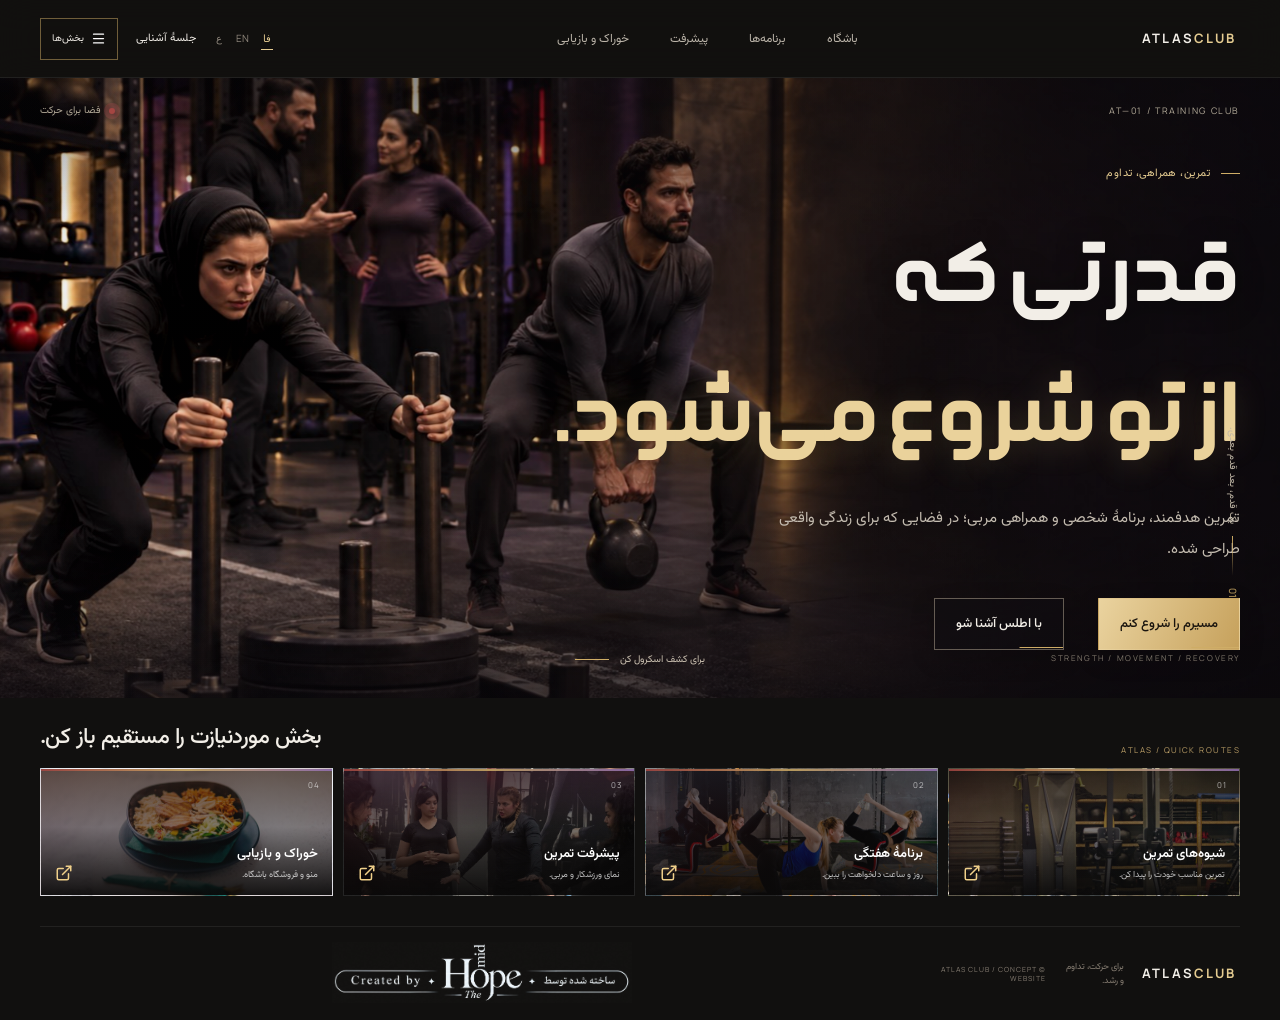
==== index.html @ db331eb5 "Publish ATLAS CLUB update" ====
<!doctype html>
<html lang="fa" dir="rtl">
<head>
  <meta charset="utf-8"><meta name="viewport" content="width=device-width, initial-scale=1">
  <meta name="theme-color" content="#11100f">
  <meta name="description" content="ATLAS CLUB — تمرین، همراهی مربی و مسیر پیشرفت در یک تجربهٔ باشگاهی.">
  <title>ATLAS CLUB — باشگاه تمرین و تندرستی</title>
  <link rel="preload" href="assets/fonts/Vazirmatn-wght.ttf" as="font" type="font/ttf" crossorigin>
  <link rel="preload" href="assets/fonts/Manrope-wght.ttf" as="font" type="font/ttf" crossorigin>
  <link rel="preload" href="assets/fonts/Nimkat-Medium.ttf" as="font" type="font/ttf" crossorigin>
  <link rel="preload" href="assets/hero/atlas-club-hero.jpg" as="image" fetchpriority="high">
  <link rel="stylesheet" href="styles.css?v=atlas-ui-20261118-05"><link rel="stylesheet" href="atlas-hero.css?v=atlas-ui-20261118-05"><script defer src="assets/vendor/gsap.min.js"></script><script defer src="app.js?v=atlas-ui-20261118-03"></script>
</head>
<body data-view="home">
  <div class="read-progress" aria-hidden="true"><span id="read-progress"></span></div>
  <header class="topbar">
    <a class="brand" href="#home" aria-label="ATLAS Club home"><span class="brand-name">ATLAS<span>CLUB</span></span></a>
    <nav class="main-nav" id="main-nav" aria-label="Primary navigation"><a href="#method" data-i18n="nav_method">باشگاه</a><a href="#programs" data-i18n="nav_programs">برنامه‌ها</a><a href="#dashboard" data-i18n="nav_progress">پیشرفت</a><a href="#fuel" data-i18n="nav_fuel">خوراک و بازیابی</a></nav>
    <div class="top-actions"><div class="locale" role="group" aria-label="Language"><button data-lang="fa" aria-pressed="true">فا</button><button data-lang="en" aria-pressed="false">EN</button><button data-lang="ar" aria-pressed="false">ع</button></div><button class="nav-cta" data-open-lead><span data-i18n="nav_cta">جلسهٔ آشنایی</span></button><button class="nav-toggle" id="nav-toggle" aria-label="بخش‌ها" aria-controls="section-menu" aria-expanded="false"><span class="nav-toggle-icon" aria-hidden="true"><img class="menu-art" src="assets/icons/menu.svg" alt=""><img class="close-art" src="assets/icons/x.svg" alt=""></span><span data-i18n="nav_menu">بخش‌ها</span></button></div>
    <nav class="section-menu" id="section-menu" aria-label="بخش‌های تخصصی" hidden>
      <a href="#home" data-i18n="nav_home">صفحهٔ اصلی</a><a href="#method" data-i18n="nav_method">باشگاه</a><a href="#journey" data-i18n="nav_journey">مسیر تمرین</a><a href="#programs" data-i18n="nav_programs">برنامه‌ها</a><a href="#schedule" data-i18n="nav_schedule">برنامهٔ هفتگی</a><a href="#dashboard" data-i18n="nav_progress">پیشرفت</a><a href="#timer" data-i18n="nav_timer">تایمر تمرین</a><a href="#coaches" data-i18n="nav_coaches">مربیان</a><a href="#fuel" data-i18n="nav_fuel">خوراک و بازیابی</a><a href="#join" data-i18n="nav_join">عضویت</a>
    </nav>
  </header>

  <main id="home">
    <section class="hero" aria-labelledby="hero-heading">
      <div class="hero-photo" role="img" aria-label="تصویر اختصاصی باشگاه اطلس؛ گروهی از ورزشکاران با پوشش ورزشی کامل در تمرین گروهی"></div><div class="hero-shade"></div>
      <div class="hero-topline"><span>AT—01 / TRAINING CLUB</span><span class="hero-status"><i></i><span data-i18n="hero_status">فضا برای حرکت</span></span></div>
      <div class="hero-content">
        <p class="eyebrow"><span class="eyebrow-mark"></span><span data-i18n="hero_kicker">تمرین، همراهی، تداوم</span></p>
        <h1 id="hero-heading" data-i18n="hero_title">قدرتی که<br><em>از تو شروع می‌شود.</em></h1>
        <p class="hero-copy" data-i18n="hero_copy">تمرین هدفمند، برنامهٔ شخصی و همراهی مربی؛ در فضایی که برای زندگی واقعی طراحی شده.</p>
        <div class="hero-actions"><button class="button button-gold" data-open-lead><span data-i18n="hero_cta">مسیرم را شروع کنم</span></button><a class="button button-quiet" href="#method"><span data-i18n="hero_link">با اطلس آشنا شو</span></a></div>
      </div>
      <div class="hero-side-note"><span>01</span><span class="side-rule"></span><span data-i18n="hero_side">یک قدم، بعد قدم بعدی.</span></div>
      <div class="hero-index">STRENGTH / MOVEMENT / RECOVERY</div>
      <a class="hero-scroll" href="#method"><span data-i18n="scroll_discover">برای کشف اسکرول کن</span><i></i></a>
    </section>

    <div class="ticker" aria-hidden="true"><div class="ticker-track"><span>MOVE WITH PURPOSE</span><span data-i18n="ticker_a">تمرین با هدف</span><span>RECOVER WITH CARE</span><span data-i18n="ticker_b">پیشرفت در ریتم تو</span><span>MOVE WITH PURPOSE</span><span data-i18n="ticker_a">تمرین با هدف</span><span>RECOVER WITH CARE</span></div></div>

    <section class="home-access section-wrap" id="home-access" aria-labelledby="home-access-title">
      <div class="home-access-heading"><span class="home-access-kicker">ATLAS / QUICK ROUTES</span><h2 id="home-access-title" data-i18n="access_title">بخش موردنیازت را مستقیم باز کن.</h2></div>
      <div class="home-access-grid">
        <a class="home-access-card access-training" href="#programs"><span class="access-number">01</span><span class="access-copy"><strong data-i18n="access_training">شیوه‌های تمرین</strong><small data-i18n="access_training_copy">تمرین مناسب خودت را پیدا کن.</small></span><i class="icon icon-external-link access-arrow" aria-hidden="true"></i></a>
        <a class="home-access-card access-schedule" href="#schedule"><span class="access-number">02</span><span class="access-copy"><strong data-i18n="access_schedule">برنامهٔ هفتگی</strong><small data-i18n="access_schedule_copy">روز و ساعت دلخواهت را ببین.</small></span><i class="icon icon-external-link access-arrow" aria-hidden="true"></i></a>
        <a class="home-access-card access-progress" href="#dashboard"><span class="access-number">03</span><span class="access-copy"><strong data-i18n="access_progress">پیشرفت تمرین</strong><small data-i18n="access_progress_copy">نمای ورزشکار و مربی.</small></span><i class="icon icon-external-link access-arrow" aria-hidden="true"></i></a>
        <a class="home-access-card access-fuel" href="#fuel"><span class="access-number">04</span><span class="access-copy"><strong data-i18n="access_fuel">خوراک و بازیابی</strong><small data-i18n="access_fuel_copy">منو و فروشگاه باشگاه.</small></span><i class="icon icon-external-link access-arrow" aria-hidden="true"></i></a>
      </div>
    </section>

    <section class="manifesto section-wrap" id="method">
      <div class="section-head"><span class="section-no">01</span><span class="section-kicker" data-i18n="method_kicker">روش اطلس</span><span class="section-rule"></span><span class="section-english">A PRACTICE THAT FITS LIFE</span></div>
      <div class="manifesto-grid"><h2 class="editorial-title reveal" data-i18n="method_title">بدنِ قوی‌تر،<br><em>با مسیر خودت.</em></h2><div class="manifesto-copy reveal"><p data-i18n="method_copy">قرار نیست زندگی‌ات دور تمرین بچرخد. ما برنامه و همراهی را طوری کنار هم می‌گذاریم که حرکت‌کردن به بخشی از زندگی‌ات تبدیل شود؛ آرام، پیوسته و قابل‌اندازه‌گیری.</p><a class="inline-link" href="#journey"><span data-i18n="method_link">مسیر تمرین را ببین</span><i class="icon icon-external-link icon-reverse" aria-hidden="true"></i></a></div></div>
      <div class="principle-row">
        <article class="principle reveal"><i class="icon icon-activity" aria-hidden="true"></i><span class="principle-index">01 / INTENTION</span><h3 data-i18n="p1_title">هدف روشن</h3><p data-i18n="p1_copy">برنامه‌ای متناسب با زمان، سطح و هدف تو.</p></article>
        <article class="principle reveal"><i class="icon icon-users" aria-hidden="true"></i><span class="principle-index">02 / SUPPORT</span><h3 data-i18n="p2_title">مربی همراه</h3><p data-i18n="p2_copy">بازخورد انسانی؛ با احترام به ریتم پیشرفتت.</p></article>
        <article class="principle reveal"><i class="icon icon-chart" aria-hidden="true"></i><span class="principle-index">03 / PROGRESS</span><h3 data-i18n="p3_title">پیشرفت قابل‌دیدن</h3><p data-i18n="p3_copy">عادت و تلاش را دنبال کن؛ بدون مسابقه با دیگران.</p></article>
      </div>
    </section>

    <section class="journey section-wrap" id="journey">
      <div class="section-head"><span class="section-no">02</span><span class="section-kicker" data-i18n="journey_kicker">از شروع تا تداوم</span><span class="section-rule"></span><span class="section-english">THE ATLAS METHOD</span></div>
      <div class="journey-layout">
        <div class="journey-visual"><div class="journey-card" id="journey-card" data-current="0"><div class="journey-card-head"><span class="mini-brand">ATLAS / ROUTE</span><span class="route-state" data-i18n="route_label">مسیر نمونه</span></div><div class="route-total"><span id="route-count">01</span><span class="route-count-label" data-i18n="route_step">از ۰۳ مرحله</span></div><div class="route-graphic"><span class="route-line"><i id="route-fill"></i></span><span class="route-node is-active" data-route-node="0"><i class="icon icon-activity"></i></span><span class="route-node" data-route-node="1"><i class="icon icon-calendar"></i></span><span class="route-node" data-route-node="2"><i class="icon icon-chart"></i></span></div><div class="route-copy"><span class="route-label" id="route-eyebrow">01 / START</span><h3 id="route-title" data-i18n="route_title_0">نقطهٔ شروع تو</h3><p id="route-desc" data-i18n="route_desc_0">هدف، زمان و سطح فعلی را مشخص می‌کنیم تا مسیر از جای درست شروع شود.</p></div><div class="route-foot"><span data-i18n="route_foot">قدم بعدی با توست</span><span class="route-arrows">01 <i>—</i> 03</span></div></div><div class="journey-glow" aria-hidden="true"></div></div>
        <div class="journey-steps"><article class="journey-step is-active" data-step="0"><div class="step-number">01</div><div><span class="step-kicker" data-i18n="step_kicker_0">START / شناخت</span><h3 data-i18n="step_title_0">از وضعیت امروز شروع کن.</h3><p data-i18n="step_copy_0">هدف و تجربه‌ات را مرور کن. برنامه از تو شروع می‌شود؛ نه از یک نسخهٔ آماده.</p></div></article>
          <article class="journey-step" data-step="1"><div class="step-number">02</div><div><span class="step-kicker" data-i18n="step_kicker_1">BUILD / تمرین</span><h3 data-i18n="step_title_1">ریتمی بساز که می‌ماند.</h3><p data-i18n="step_copy_1">جلسه‌ها و همراهی مربی را با برنامهٔ هفتگی هماهنگ کن.</p></div></article>
          <article class="journey-step" data-step="2"><div class="step-number">03</div><div><span class="step-kicker" data-i18n="step_kicker_2">GROW / ادامه</span><h3 data-i18n="step_title_2">پیشرفت را با خودت بسنج.</h3><p data-i18n="step_copy_2">تمرین و بازیابی را ثبت کن و با مربی دربارهٔ قدم بعدی حرف بزن.</p></div></article>
        </div>
      </div>
    </section>

    <section class="programs section-wrap" id="programs">
      <div class="section-head"><span class="section-no">03</span><span class="section-kicker" data-i18n="program_kicker">شیوه‌های تمرین</span><span class="section-rule"></span><span class="section-english">FIND YOUR WAY TO MOVE</span></div>
      <div class="program-intro"><h2 class="editorial-title reveal" data-i18n="program_title">برای قدرت،<br><em>برای حرکت، برای تو.</em></h2><p class="reveal" data-i18n="program_copy">فضا و کلاس را بر اساس هدف و احساست انتخاب کن. برنامهٔ نهایی با مربی و شرایط واقعی باشگاه هماهنگ می‌شود.</p></div>
      <div class="program-grid">
        <article class="program-card reveal"><div class="program-photo strength-photo" data-scroll-photo role="img" aria-label="Strength training in a gym"><span class="photo-bottom"><span class="program-tag" data-i18n="program_tag_1">تمرین مقاومتی</span></span></div><div class="program-detail"><div><h3 data-i18n="program_1">قدرت و آمادگی</h3><p data-i18n="program_1_copy">تمرین مرحله‌ای برای ساختن پایهٔ قوی.</p></div><a href="#schedule" class="circle-link"><span data-i18n="program_link">برنامهٔ کلاس‌ها</span></a></div></article>
        <article class="program-card reveal"><div class="program-photo mobility-photo" data-scroll-photo role="img" aria-label="Bright gym interior and equipment"><span class="photo-bottom"><span class="program-tag" data-i18n="program_tag_2">حرکت و بازیابی</span></span></div><div class="program-detail"><div><h3 data-i18n="program_2">تعادل و تحرک</h3><p data-i18n="program_2_copy">جلسه‌هایی برای انعطاف و کنترل حرکت.</p></div><a href="#schedule" class="circle-link"><span data-i18n="program_link">برنامهٔ کلاس‌ها</span></a></div></article>
        <article class="program-card reveal"><div class="program-photo group-photo" data-scroll-photo role="img" aria-label="Gym equipment for group training"><span class="photo-bottom"><span class="program-tag" data-i18n="program_tag_3">با هم تمرین کنیم</span></span></div><div class="program-detail"><div><h3 data-i18n="program_3">جلسهٔ گروهی</h3><p data-i18n="program_3_copy">تمرین همراه با انرژی جمع و هدایت مربی.</p></div><a href="#schedule" class="circle-link"><span data-i18n="program_link">برنامهٔ کلاس‌ها</span></a></div></article>
      </div>
      <div class="program-footnote"><span data-i18n="program_note">تصاویر و برنامه‌ها برای نمایش این نمونه ساخته شده‌اند؛ جزئیات کلاس به باشگاه واقعی وابسته است.</span></div>
    </section>

    <section class="schedule-section" id="schedule"><div class="section-wrap schedule-wrap">
      <div class="section-head"><span class="section-no">04</span><span class="section-kicker" data-i18n="schedule_kicker">برنامهٔ هفتگی</span><span class="section-rule"></span><span class="section-english">MOVE AT YOUR PACE</span></div>
      <div class="schedule-heading"><h2 class="editorial-title reveal" data-i18n="schedule_title">یک زمان برای<br><em>خودت پیدا کن.</em></h2><div class="schedule-side reveal"><p data-i18n="schedule_copy">این جدول نمونه نشان می‌دهد رزرو کلاس‌ها چطور می‌تواند ساده و روشن باشد.</p><span class="schedule-demo"><i></i><span data-i18n="schedule_demo">نمونهٔ تعاملی</span></span></div></div>
      <div class="schedule-panel reveal"><div class="schedule-tabs" role="tablist" aria-label="Weekly class schedule"><button role="tab" aria-selected="true" data-day="0"><span data-i18n="day_0">شنبه</span><small>01</small></button><button role="tab" aria-selected="false" data-day="1"><span data-i18n="day_1">یکشنبه</span><small>02</small></button><button role="tab" aria-selected="false" data-day="2"><span data-i18n="day_2">دوشنبه</span><small>03</small></button><button role="tab" aria-selected="false" data-day="3"><span data-i18n="day_3">سه‌شنبه</span><small>04</small></button><button role="tab" aria-selected="false" data-day="4"><span data-i18n="day_4">چهارشنبه</span><small>05</small></button><button role="tab" aria-selected="false" data-day="5"><span data-i18n="day_5">پنج‌شنبه</span><small>06</small></button></div><div class="class-list" id="class-list" role="tabpanel" aria-live="polite"></div><div class="schedule-bottom"><span data-i18n="schedule_footer">برای دیدن ظرفیت و ساعت واقعی، اطلاعات باشگاه لازم است.</span><a href="#join"><span data-i18n="schedule_link">از مسیر عضویت بپرس</span><i class="icon icon-external-link" aria-hidden="true"></i></a></div></div>
    </div></section>

    <section class="dashboard-section section-wrap" id="dashboard">
      <div class="section-head"><span class="section-no">05</span><span class="section-kicker" data-i18n="dashboard_kicker">اتاق کنترل تمرین</span><span class="section-rule"></span><span class="section-english">ATLAS / PULSE</span></div>
      <div class="dashboard-heading"><div><h2 class="editorial-title reveal" data-i18n="dashboard_title">داده برای فهمیدن،<br><em>نه برای قضاوت.</em></h2><p class="dashboard-description reveal" data-i18n="dashboard_copy">نمای نمونهٔ پنل ورزشکار و مربی. داده‌ها ساختگی و صرفاً نمایشی‌اند تا جریان کار را ببینی.</p></div><div class="dashboard-switch reveal" role="group" aria-label="Choose dashboard view"><button class="is-active" data-role="athlete" data-i18n="role_athlete">ورزشکار</button><button data-role="coach" data-i18n="role_coach">مربی</button></div></div>
      <div class="timer-feature reveal"><div class="timer-feature-copy"><span class="timer-source-mark">ANIMORIO / TRAINING TIMER</span><h3 data-i18n="timer_title">استراحت را ثبت کن.<br><em>تمرین را ادامه بده.</em></h3><p data-i18n="timer_copy">تایمر ست و استراحت برگرفته از نمونهٔ اصلی Animorio؛ با ثبت ست، زمان استراحت و حجم تمرین را دنبال کن.</p></div><iframe class="timer-frame" title="Interactive workout rest timer from Animorio" src="assets/animorio/gym-rest-timer/index.html" loading="lazy" data-atlas-timer></iframe></div>
      <div class="pulse-app reveal"><div class="pulse-top"><div class="pulse-logo"><span></span><b>ATLAS / PULSE</b><small data-i18n="demo_badge">دادهٔ نمونه</small></div><span class="pulse-profile"><i class="profile-dot">A</i><span data-i18n="demo_profile">حساب نمایشی</span></span></div>
        <div class="pulse-body"><aside class="pulse-rail"><span class="rail-selected"><i class="icon icon-house"></i></span><span><i class="icon icon-chart"></i></span><span><i class="icon icon-calendar"></i></span><span><i class="icon icon-users"></i></span></aside>
          <div class="pulse-content"><div class="pulse-greeting"><div><span class="micro-label" id="pulse-view-label" data-i18n="athlete_view">نمای ورزشکار</span><h3 id="pulse-greeting" data-i18n="pulse_greeting_athlete">امروز چطور پیش می‌رویم؟</h3></div><div class="period-switch" role="group" aria-label="Activity period"><button class="is-active" data-period="week" data-i18n="period_week">هفته</button><button data-period="month" data-i18n="period_month">ماه</button></div></div>
            <div class="pulse-metrics"><article class="pulse-metric"><span id="metric-label-a" data-i18n="metric_a">جلسه‌های ثبت‌شده</span><strong id="metric-a">03</strong><small id="metric-note-a" data-i18n="metric_note_a">از برنامهٔ هفتگی · نمونه</small><div class="metric-line"><i id="metric-line-a"></i></div></article><article class="pulse-metric"><span id="metric-label-b" data-i18n="metric_b">دقایق حرکت</span><strong id="metric-b">146<small> min</small></strong><small id="metric-note-b" data-i18n="metric_note_b">این هفته · نمونه</small><div class="metric-bars" id="metric-bars"><i style="--h:42%"></i><i style="--h:68%"></i><i style="--h:35%"></i><i style="--h:90%"></i><i style="--h:57%"></i><i style="--h:74%"></i><i style="--h:45%"></i></div></article><article class="pulse-metric focus-metric"><span data-i18n="metric_c">تمرکز برنامه</span><strong id="metric-c" data-i18n="metric_focus_value">قدرت پایه</strong><small data-i18n="metric_note_c">برنامهٔ نمایشی · بدون توصیهٔ پزشکی</small><div class="focus-bars"><i></i><i></i><i></i><i></i><i></i><i></i></div></article></div>
            <div class="pulse-lower"><div class="activity-card"><div class="activity-head"><div><span class="micro-label" data-i18n="activity_label">روند فعالیت</span><b data-i18n="activity_title">ثبات را ببین</b></div><span class="chart-legend"><i></i><span data-i18n="chart_legend">جلسه در هفته</span></span></div><div class="activity-graph"><span class="graph-y"><i>4</i><i>3</i><i>2</i><i>0</i></span><svg viewBox="0 0 600 160" preserveAspectRatio="none" role="img" aria-label="Sample weekly activity graph"><defs><linearGradient id="pulse-gradient" x1="0" x2="0" y1="0" y2="1"><stop offset="0" stop-color="#c8a45c" stop-opacity=".30"/><stop offset="1" stop-color="#c8a45c" stop-opacity="0"/></linearGradient></defs><path class="graph-fill" id="graph-fill" d="M0 116 C50 110 60 81 118 95 S180 120 235 73 S303 97 356 63 S416 81 478 43 S545 66 600 24 L600 160 L0 160Z"/><path class="graph-stroke" id="graph-stroke" d="M0 116 C50 110 60 81 118 95 S180 120 235 73 S303 97 356 63 S416 81 478 43 S545 66 600 24"/><circle class="graph-point" cx="478" cy="43" r="5"/></svg></div><div class="graph-x"><span data-i18n="graph_start">شروع</span><span data-i18n="graph_mid">میانه</span><span data-i18n="graph_end">امروز</span></div></div>
              <div class="next-session"><div class="next-session-top"><span class="micro-label" data-i18n="next_label">پیشنهاد بعدی</span><i class="icon icon-calendar"></i></div><h4 id="next-title" data-i18n="next_title_athlete">جلسهٔ قدرت پایه</h4><p id="next-copy" data-i18n="next_copy_athlete">بر اساس برنامهٔ نمونه · ۴۵ دقیقه</p><button class="outline-small" id="reminder-button"><span data-i18n="remind">یادآوری</span><i class="icon icon-plus" aria-hidden="true"></i></button></div></div>
            <p class="sample-note" data-i18n="sample_note">این داشبورد به ساعت، حساب کاربری یا پایگاه داده وصل نیست؛ همهٔ اعداد نمونه‌اند.</p>
          </div>
        </div>
      </div>
    </section>

    <section class="coach-section section-wrap" id="coaches">
      <div class="section-head"><span class="section-no">06</span><span class="section-kicker" data-i18n="coach_kicker">مربی کنار تو</span><span class="section-rule"></span><span class="section-english">COACHING / HUMAN FIRST</span></div>
      <div class="coach-layout"><div class="coach-copy reveal"><span class="coach-overline">ATLAS / COACHING</span><h2 class="editorial-title" data-i18n="coach_title">حضور مربی،<br><em>بیشتر از یک برنامه.</em></h2><p data-i18n="coach_copy">برای تنظیم مسیر، اصلاح حرکت و پاسخ به سؤال‌ها. پروفایل و زمان‌بندی مربی در این نمونه واقعی نیست و باید با اطلاعات باشگاه جایگزین شود.</p><a class="inline-link" href="#dashboard"><span data-i18n="coach_link">نمای مربی در پنل را ببین</span><i class="icon icon-external-link" aria-hidden="true"></i></a></div><div class="coach-visual reveal"><div class="coach-photo" role="img" aria-label="Modern gym interior with strength equipment"></div><div class="coach-photo-vignette"></div><div class="coach-stamp"><span>COACHING</span><b>01</b><i class="icon icon-users"></i></div><div class="coach-caption"><span data-i18n="coach_demo">تصویر نمونه · پروفایل واقعی وارد نشده</span><span>ATLAS / PEOPLE</span></div></div></div>
    </section>

    <section class="fuel-section" id="fuel"><div class="section-wrap fuel-wrap">
      <div class="section-head"><span class="section-no">07</span><span class="section-kicker" data-i18n="fuel_kicker">خوراک و بازیابی</span><span class="section-rule"></span><span class="section-english">TABLE / FUEL</span></div>
      <div class="fuel-heading"><h2 class="editorial-title reveal" data-i18n="fuel_title">بیرون از سالن هم،<br><em>همراه مسیرت.</em></h2><p class="reveal" data-i18n="fuel_copy">یک منوی باشگاه و فروشگاه نمونه برای نمایش تجربهٔ انتخاب. ترکیب و قیمت واقعی باید از خود مجموعه بیاید.</p></div>
      <div class="fuel-grid"><article class="fuel-card reveal"><div class="fuel-image meal-image" role="img" aria-label="A balanced meal served at a gym cafe"><span class="fuel-image-tag">ATLAS / TABLE</span><span class="fuel-image-num">01</span><button class="add-item" data-add="meal" aria-label="Add sample meal to cart"><i class="icon icon-plus"></i></button></div><div class="fuel-card-body"><span class="fuel-type" data-i18n="meal_type">کافهٔ باشگاه · نمونه</span><div class="fuel-card-title"><div><h3 data-i18n="meal_title">میز اطلس</h3><p data-i18n="meal_copy">منوی روز با انتخاب‌های متنوع</p></div><i class="icon icon-external-link fuel-arrow" aria-hidden="true"></i></div><div class="fuel-row"><span data-i18n="meal_item">کاسهٔ غلات و سبزیجات</span><span data-i18n="demo_menu">منوی نمایشی</span></div><div class="fuel-row"><span data-i18n="meal_item_2">رپ گریل‌شده</span><span data-i18n="demo_menu">منوی نمایشی</span></div></div></article>
        <article class="fuel-card reveal"><div class="fuel-image shop-image" role="img" aria-label="Unbranded protein powder and shaker"><span class="fuel-image-tag">ATLAS / FUEL</span><span class="fuel-image-num">02</span><button class="add-item" data-add="shop" aria-label="Add sample product to cart"><i class="icon icon-plus"></i></button></div><div class="fuel-card-body"><span class="fuel-type" data-i18n="shop_type">فروشگاه بازیابی · نمونه</span><div class="fuel-card-title"><div><h3 data-i18n="shop_title">انتخاب‌های بعد تمرین</h3><p data-i18n="shop_copy">محصولات نمونه؛ بدون اتصال به پرداخت</p></div><i class="icon icon-external-link fuel-arrow" aria-hidden="true"></i></div><div class="fuel-row"><span data-i18n="shop_item">پروتئین وانیلی</span><span data-i18n="demo_product">محصول نمایشی</span></div><div class="fuel-row"><span data-i18n="shop_item_2">شیکر چندبارمصرف</span><span data-i18n="demo_product">محصول نمایشی</span></div></div></article></div>
      <div class="cart-status" id="cart-status" role="status" aria-live="polite"><span class="cart-icon"><i class="icon icon-cart"></i></span><span data-i18n="cart_message">به سبد نمایشی اضافه شد</span><b id="cart-count">0</b></div><p class="fuel-disclaimer" data-i18n="fuel_disclaimer">این بخش توصیهٔ پزشکی یا تغذیه‌ای نیست؛ سفارش و پرداخت در این نمونه فعال نیست.</p>
    </div></section>

    <section class="membership section-wrap" id="join"><div class="section-head"><span class="section-no">08</span><span class="section-kicker" data-i18n="join_kicker">قدم اول</span><span class="section-rule"></span><span class="section-english">MEMBERSHIP / BY DESIGN</span></div><div class="membership-top"><div><h2 class="editorial-title reveal" data-i18n="join_title">از خودت شروع کن.<br><em>یک جلسه، یک مسیر.</em></h2><p class="reveal" data-i18n="join_copy">گزینه‌های عضویت در این صفحه نمونه‌اند. باشگاه می‌تواند قیمت، امکانات و ظرفیت‌های واقعی‌اش را اینجا نمایش دهد.</p></div><button class="button button-gold reveal" data-open-lead><span data-i18n="join_cta">درخواست آشنایی</span><i class="icon icon-external-link button-arrow" aria-hidden="true"></i></button></div><div class="membership-grid"><article class="membership-card reveal"><span class="membership-no">01</span><span class="membership-kind" data-i18n="tier_1_kicker">خودراهبر</span><h3 data-i18n="tier_1">پایه</h3><p data-i18n="tier_1_copy">دسترسی به فضای تمرین و برنامهٔ هفتگی باشگاه.</p><button data-open-lead data-tier="basic"><span data-i18n="tier_cta">جزئیات عضویت</span><i class="icon icon-external-link" aria-hidden="true"></i></button></article><article class="membership-card membership-featured reveal"><span class="membership-no">02</span><span class="membership-kind" data-i18n="tier_2_kicker">همراه مربی</span><h3 data-i18n="tier_2">هدایت‌شده</h3><p data-i18n="tier_2_copy">جلسه‌های برنامه‌ریزی‌شده و بازخورد مربی.</p><button data-open-lead data-tier="coach"><span data-i18n="tier_cta">جزئیات عضویت</span><i class="icon icon-external-link" aria-hidden="true"></i></button></article><article class="membership-card reveal"><span class="membership-no">03</span><span class="membership-kind" data-i18n="tier_3_kicker">باشگاه کامل</span><h3 data-i18n="tier_3">ترکیبی</h3><p data-i18n="tier_3_copy">تمرین، کلاس گروهی و تجربهٔ خوراک باشگاه.</p><button data-open-lead data-tier="complete"><span data-i18n="tier_cta">جزئیات عضویت</span><i class="icon icon-external-link" aria-hidden="true"></i></button></article></div><p class="tier-note" data-i18n="tier_note">این بسته‌ها صرفاً مدل محتوای سایت هستند؛ قیمت و شرایط واقعی ندارند.</p></section>

    <section class="closing"><div class="closing-lines" aria-hidden="true"><i></i><i></i><i></i></div><div class="closing-content reveal"><span class="closing-kicker">ATLAS CLUB / START WHERE YOU ARE</span><h2 data-i18n="closing_title">حرکت بعدی،<br><em>از همین‌جا.</em></h2><p data-i18n="closing_copy">مسیر خوب با یک انتخاب کوچک آغاز می‌شود.</p><button class="button button-gold" data-open-lead><span data-i18n="closing_cta">برای آشنایی پیام بده</span><i class="icon icon-external-link button-arrow" aria-hidden="true"></i></button></div><span class="closing-watermark">AT—09</span></section>
  </main>
  <footer class="footer section-wrap"><a class="brand" href="#home"><span class="brand-name">ATLAS<span>CLUB</span></span></a><span data-i18n="footer_line">برای حرکت، تداوم و رشد.</span><span class="footer-meta">© ATLAS CLUB / CONCEPT WEBSITE</span><a class="maker-mark" href="https://hopebyomid.ir/" aria-label="بازدید از وب‌سایت هوپ بای امید"><svg viewBox="150 115 1480 300" role="img" aria-hidden="true"><image href="assets/brand/creator-mark.png" width="1774" height="887"/></svg></a></footer>

  <div class="modal-backdrop" id="lead-modal" aria-hidden="true"><section class="lead-dialog" role="dialog" aria-modal="true" aria-labelledby="lead-title"><button class="modal-close" id="modal-close" aria-label="Close dialog"><i class="icon icon-x" aria-hidden="true"></i></button><span class="modal-kicker">ATLAS / FIRST SESSION</span><h2 id="lead-title" data-i18n="modal_title">از کجا شروع کنیم؟</h2><p data-i18n="modal_copy">این فرم فقط برای نمایش جریان عضویت است و اطلاعات ارسال یا ذخیره نمی‌شوند.</p><form id="lead-form"><label><span data-i18n="field_name">نام</span><input name="name" required autocomplete="name" placeholder="—" data-placeholder="placeholder_name"></label><label><span data-i18n="field_goal">تمرکز تمرین</span><select name="goal"><option value="strength" data-i18n="goal_strength">قدرت و آمادگی</option><option value="mobility" data-i18n="goal_mobility">حرکت و تعادل</option><option value="group" data-i18n="goal_group">تمرین گروهی</option></select></label><button class="button button-gold" type="submit"><span data-i18n="form_submit">ادامه در نسخهٔ نمایشی</span><i class="icon icon-external-link button-arrow" aria-hidden="true"></i></button><div class="form-result" id="form-result" role="status" aria-live="polite"></div></form></section></div>
  <div class="toast" id="toast" role="status" aria-live="polite"></div>
</body>
</html>
---- styles.css ----
@font-face{font-family:Vazirmatn;src:url('assets/fonts/Vazirmatn-wght.ttf') format('truetype');font-style:normal;font-weight:100 900;font-display:swap}
@font-face{font-family:Estedad;src:url('assets/fonts/Estedad.woff2') format('woff2');font-style:normal;font-weight:100 900;font-display:swap}
@font-face{font-family:Manrope;src:url('assets/fonts/Manrope-wght.ttf') format('truetype');font-style:normal;font-weight:200 800;font-display:swap}
@font-face{font-family:NotoArabic;src:url('assets/fonts/NotoSansArabic-wght.ttf') format('truetype');font-style:normal;font-weight:100 900;font-display:swap}
:root{--bg:#11100f;--bg-soft:#191715;--panel:#201d1a;--ink:#171512;--paper:#e9e1d4;--paper-2:#d9cbb5;--cream:#f2eee7;--muted:#9e968a;--gold:#cfad66;--gold-light:#e5cc91;--red:#a44642;--plum:#684d6e;--brown:#6a4b38;--rule:rgba(239,229,211,.17);--content:1280px;--ease:cubic-bezier(.22,.72,.22,1);color-scheme:dark}
*{box-sizing:border-box}html{scroll-behavior:smooth;scroll-padding-top:88px}body{margin:0;background:var(--bg);color:var(--cream);font-family:Vazirmatn,sans-serif;font-weight:400;overflow-x:hidden}body[lang="en"]{font-family:Manrope,sans-serif}body[lang="ar"]{font-family:NotoArabic,sans-serif}button,input,select{font:inherit}button{color:inherit;cursor:pointer}a{color:inherit;text-decoration:none}img,svg{display:block}.read-progress{position:fixed;inset:0 0 auto;height:2px;z-index:90;pointer-events:none}.read-progress span{display:block;width:100%;height:100%;background:linear-gradient(90deg,var(--red),var(--gold-light));transform:scaleX(0);transform-origin:right}.section-wrap{width:min(calc(100% - 80px),var(--content));margin-inline:auto}.topbar{height:78px;position:sticky;top:0;z-index:50;display:flex;align-items:center;justify-content:space-between;gap:24px;padding-inline:max(40px,calc((100vw - var(--content))/2));background:rgba(17,16,15,.89);border-bottom:1px solid rgba(255,255,255,.07);backdrop-filter:blur(17px)}.brand{display:inline-flex;align-items:center;gap:10px;flex:0 0 auto}.brand-symbol{width:34px;height:34px;border:1px solid rgba(207,173,102,.65);display:grid;place-items:center}.brand-symbol svg{width:25px;fill:none;stroke:var(--gold);stroke-width:1.35;stroke-linecap:round;stroke-linejoin:round}.brand-name{font:700 13px/1 Manrope,sans-serif;letter-spacing:.16em}.brand-name span{color:var(--gold);margin-inline-start:4px}.main-nav{display:flex;align-items:center;gap:clamp(22px,3.2vw,46px);color:#bbb4a8;font-size:12px}.main-nav a{position:relative;transition:color .2s}.main-nav a::after{content:"";height:1px;position:absolute;inset:auto 0 -8px;transform:scaleX(0);transform-origin:right;background:var(--gold);transition:transform .25s var(--ease)}.main-nav a:hover{color:var(--gold-light)}.main-nav a:hover::after{transform:scaleX(1)}.top-actions{display:flex;align-items:center;gap:18px}.locale{display:flex;align-items:center;gap:2px;border:1px solid var(--rule);padding:3px}.locale button{min-width:27px;padding:5px 6px;border:0;background:transparent;color:#928a7e;font:10px Manrope,sans-serif;transition:background .2s,color .2s}.locale button[aria-pressed="true"]{background:var(--gold);color:#191610}.nav-cta{display:flex;align-items:center;gap:15px;border:0;background:none;color:var(--gold-light);font-size:11px;padding:10px 0}.arrow,.button-arrow{font:16px Manrope,sans-serif;transition:transform .25s var(--ease)}.nav-cta:hover .arrow,.button:hover .button-arrow,.inline-link:hover span:last-child{transform:translate(3px,-3px)}.nav-toggle{display:none;width:40px;height:40px;border:1px solid var(--rule);background:transparent;padding:9px}.nav-toggle i{display:block;height:1px;background:var(--gold);margin:6px 0}
.hero{height:min(800px,calc(100svh - 78px));min-height:650px;position:relative;isolation:isolate;overflow:hidden;padding:0 max(40px,calc((100vw - var(--content))/2));display:flex;align-items:center}.hero-photo,.hero-shade{position:absolute;inset:0;z-index:-2}.hero-photo{background-size:cover;background-position:center 42%;transform:scale(1.035);animation:hero-image-in 1.5s var(--ease) both}.hero-shade{z-index:-1;background:linear-gradient(90deg,rgba(13,12,11,.97) 1%,rgba(13,12,11,.89) 27%,rgba(13,12,11,.45) 55%,rgba(13,12,11,.18) 100%),linear-gradient(0deg,rgba(17,16,15,.92),transparent 28%,transparent 75%,rgba(17,16,15,.56))}.hero-topline{position:absolute;top:25px;inset-inline: max(40px,calc((100vw - var(--content))/2));display:flex;justify-content:space-between;align-items:center;font:9px Manrope,sans-serif;letter-spacing:.18em;color:rgba(237,226,203,.74)}.hero-status{display:flex;align-items:center;gap:8px;font:10px Vazirmatn,sans-serif;letter-spacing:0}.hero-status i{width:6px;height:6px;background:var(--gold);border-radius:50%;box-shadow:0 0 0 5px rgba(207,173,102,.11)}.hero-content{position:relative;max-width:700px;padding-block:60px 32px;animation:hero-copy-in .8s .18s var(--ease) both}.eyebrow{display:flex;align-items:center;gap:11px;color:var(--gold-light);font-size:11px;letter-spacing:.04em}.eyebrow-mark{width:19px;height:1px;background:var(--gold)}.hero h1{font-size:clamp(68px,8.8vw,118px);line-height:1.13;letter-spacing:-.065em;font-weight:650;margin:27px 0 20px}.hero h1 em,.editorial-title em,.closing h2 em{font-style:normal;color:var(--gold-light);font-weight:450}.hero-copy{max-width:490px;font-size:15px;line-height:2.05;color:#c4bcb0;margin:0}.hero-actions{display:flex;align-items:center;gap:24px;margin-top:33px}.button{min-height:50px;display:inline-flex;align-items:center;justify-content:center;gap:25px;padding:0 20px;font-size:12px;border:1px solid transparent;transition:transform .25s var(--ease),background .25s,border-color .25s,box-shadow .25s}.button:hover{transform:translateY(-3px)}.button-gold{background:var(--gold);color:#19160f;box-shadow:0 8px 28px rgba(207,173,102,.12)}.button-gold:hover{background:var(--gold-light);box-shadow:0 12px 34px rgba(207,173,102,.23)}.button-quiet{color:#e6ddcd;border-color:rgba(239,229,211,.3);background:rgba(17,16,15,.16)}.button-quiet:hover{border-color:var(--gold)}.down-arrow{font:17px Manrope,sans-serif;color:var(--gold)}.hero-side-note{position:absolute;inset-inline-end:max(40px,calc((100vw - var(--content))/2));bottom:100px;display:flex;align-items:center;gap:12px;color:#c1b8a7;font-size:10px;writing-mode:vertical-rl}.hero-side-note>span:first-child{font:10px Manrope,sans-serif;color:var(--gold)}.side-rule{width:1px;height:40px;background:linear-gradient(var(--gold),transparent)}.hero-index{position:absolute;inset-inline-start:max(40px,calc((100vw - var(--content))/2));bottom:35px;font:8px Manrope,sans-serif;letter-spacing:.2em;color:rgba(224,211,188,.55)}.hero-scroll{position:absolute;bottom:31px;left:50%;transform:translateX(-50%);display:flex;align-items:center;gap:11px;color:#ccc2b2;font-size:10px;white-space:nowrap}.hero-scroll i{width:34px;height:1px;background:var(--gold);transform-origin:right;animation:cue-line 1.8s ease-in-out infinite}.hero-orbit{position:absolute;width:390px;height:125px;inset-inline-end:11%;top:38%;border:1px solid rgba(222,191,128,.25);border-radius:50%;transform:rotate(-24deg);pointer-events:none;animation:orbit-drift 30s linear infinite}.hero-orbit::before{content:"";position:absolute;inset:20px -35px;border:1px solid rgba(255,255,255,.11);border-radius:50%;transform:rotate(32deg)}.hero-orbit span{position:absolute;width:5px;height:5px;border-radius:50%;background:var(--gold-light);box-shadow:0 0 14px var(--gold);top:10%;left:24%}.hero-orbit span+span{top:auto;bottom:8%;left:auto;right:20%;background:#b56972;box-shadow:0 0 14px #b56972}.ticker{height:52px;overflow:hidden;display:flex;align-items:center;background:#1b1816;border-block:1px solid rgba(255,255,255,.06)}.ticker-track{display:flex;align-items:center;gap:30px;min-width:max-content;white-space:nowrap;animation:ticker 34s linear infinite;font:9px Manrope,Vazirmatn,sans-serif;letter-spacing:.16em;color:#beb5a8}.ticker-track span:nth-of-type(even){font-family:Vazirmatn,sans-serif;letter-spacing:0}.ticker-track b{font-size:12px;color:var(--gold);font-weight:400}
.manifesto,.journey,.programs,.dashboard-section,.coach-section,.membership{padding-block:118px}.section-head{display:flex;align-items:center;gap:12px;color:var(--gold)}.section-no{font:10px Manrope,sans-serif;color:#83796a}.section-kicker{font-size:11px}.section-rule{height:1px;width:70px;background:var(--rule)}.section-english{margin-inline-start:auto;color:#7e766b;font:8px Manrope,sans-serif;letter-spacing:.19em}.manifesto-grid{display:grid;grid-template-columns:1.08fr .65fr;gap:9%;align-items:end;margin-top:42px}.editorial-title{font-size:clamp(43px,6vw,80px);font-weight:500;line-height:1.2;letter-spacing:-.055em;margin:0}.manifesto-copy{max-width:480px;padding-bottom:6px}.manifesto-copy p,.program-intro>p,.schedule-side p,.dashboard-description,.coach-copy>p,.fuel-heading>p,.membership-top p{color:#a9a196;font-size:14px;line-height:2.1;margin:0 0 21px}.inline-link{display:inline-flex;align-items:center;gap:15px;padding-bottom:8px;border-bottom:1px solid rgba(207,173,102,.5);font-size:11px;color:var(--gold-light)}.inline-link span:last-child{font:15px Manrope,sans-serif;transition:transform .2s}.principle-row{display:grid;grid-template-columns:repeat(3,1fr);margin-top:78px;border-block:1px solid var(--rule)}.principle{padding:28px 28px 32px;border-inline-start:1px solid var(--rule);position:relative;transition:background .3s}.principle:first-child{border-inline-start:0}.principle:hover{background:linear-gradient(180deg,rgba(207,173,102,.07),transparent)}.icon-box{width:40px;height:40px;border:1px solid rgba(207,173,102,.38);color:var(--gold);display:grid;place-items:center;margin-bottom:23px;transition:transform .3s var(--ease),background .3s}.principle:hover .icon-box{transform:rotate(-7deg) translateY(-2px);background:rgba(207,173,102,.11)}.icon{width:18px;height:18px;display:inline-block;background:currentColor;mask-position:center;mask-repeat:no-repeat;mask-size:contain}.icon-activity{mask-image:url('assets/icons/activity.svg')}.icon-users{mask-image:url('assets/icons/users-round.svg')}.icon-chart{mask-image:url('assets/icons/chart-line.svg')}.icon-calendar{mask-image:url('assets/icons/calendar-days.svg')}.icon-house{mask-image:url('assets/icons/house.svg')}.icon-cart{mask-image:url('assets/icons/shopping-cart.svg')}.icon-plus{mask-image:url('assets/icons/plus.svg')}.principle-index,.step-kicker,.program-tag,.fuel-type{font:8px Manrope,Vazirmatn,sans-serif;letter-spacing:.13em;color:#928879}.principle h3{font-size:19px;font-weight:500;margin:10px 0 5px}.principle p{font-size:11px;color:#989084;line-height:1.9;margin:0}
.journey{position:relative;background:linear-gradient(100deg,rgba(88,55,75,.12),transparent 58%)}.journey-layout{display:grid;grid-template-columns:.82fr 1fr;gap:11%;align-items:start;margin-top:55px}.journey-visual{position:sticky;top:120px;min-height:590px;display:grid;place-items:center}.journey-glow{position:absolute;width:420px;height:330px;background:radial-gradient(ellipse,rgba(141,77,74,.18),rgba(92,60,94,.12) 40%,transparent 72%);filter:blur(10px);z-index:-1}.journey-card{width:min(100%,440px);min-height:505px;background:linear-gradient(145deg,rgba(38,34,31,.96),rgba(23,20,19,.98));border:1px solid rgba(230,207,161,.23);box-shadow:0 30px 80px rgba(0,0,0,.35);padding:23px 26px 20px;position:relative;overflow:hidden;transition:border-color .45s,transform .45s var(--ease)}.journey-card::before{content:"";position:absolute;inset:0 0 auto;height:1px;background:linear-gradient(90deg,transparent,var(--gold),transparent);opacity:.7}.journey-card[data-current="1"]{border-color:rgba(157,103,124,.55);transform:translateY(-4px)}.journey-card[data-current="2"]{border-color:rgba(207,173,102,.6);transform:translateY(-7px)}.journey-card-head,.route-foot{display:flex;align-items:center;justify-content:space-between}.mini-brand{font:8px Manrope,sans-serif;letter-spacing:.17em;color:#c4b89f;display:flex;gap:8px;align-items:center}.mini-diamond{width:7px;height:7px;background:var(--gold);transform:rotate(45deg)}.route-state{font-size:9px;color:#93897d;border:1px solid var(--rule);padding:4px 8px}.route-total{display:flex;align-items:baseline;gap:10px;margin-top:35px}.route-total>span:first-child{font:300 68px/1 Manrope,sans-serif;color:var(--gold-light);letter-spacing:-.07em}.route-count-label{font-size:10px;color:#9b9386}.route-graphic{height:47px;display:flex;align-items:center;justify-content:space-between;position:relative;margin-block:23px 26px}.route-line{height:1px;background:#49423a;position:absolute;inset:50% 12px auto}.route-line i{display:block;width:0;height:100%;background:var(--gold);transition:width .55s var(--ease)}.route-node{width:42px;height:42px;border-radius:50%;border:1px solid #49423a;background:#1e1a18;color:#766f66;display:grid;place-items:center;z-index:1;transition:color .4s,background .4s,border-color .4s,transform .4s var(--ease)}.route-node .icon{width:16px;height:16px}.route-node.is-active{color:#1b1710;background:var(--gold);border-color:var(--gold-light);transform:scale(1.08);box-shadow:0 0 0 5px rgba(207,173,102,.12)}.route-copy{min-height:165px;border-top:1px solid var(--rule);padding-top:25px}.route-label{font:8px Manrope,sans-serif;letter-spacing:.18em;color:var(--gold)}.route-copy h3{font-size:25px;font-weight:500;margin:10px 0 7px}.route-copy p{font-size:11px;line-height:2;color:#a49b8f;max-width:340px;margin:0}.route-foot{font-size:9px;color:#8b8378;border-top:1px solid var(--rule);padding-top:15px}.route-arrows{font:8px Manrope,sans-serif;color:#736b61}.route-arrows i{font-style:normal;color:var(--gold);padding-inline:4px}.journey-steps{padding-block:8px}.journey-step{min-height:240px;display:grid;grid-template-columns:48px 1fr 34px;gap:22px;align-items:start;padding:34px 0;border-bottom:1px solid var(--rule);opacity:.48;transform:translateY(8px);transition:opacity .5s,transform .5s var(--ease)}.journey-step:first-child{padding-top:17px}.journey-step.is-active{opacity:1;transform:none}.step-number{font:10px Manrope,sans-serif;color:#83796a;display:flex;flex-direction:column;align-items:center;gap:15px}.step-number span{width:1px;height:43px;background:var(--rule)}.journey-step.is-active .step-number{color:var(--gold)}.step-kicker{color:var(--gold)}.journey-step h3{font-size:26px;font-weight:450;margin:12px 0 9px}.journey-step p{font-size:12px;line-height:2;color:#9e968a;max-width:390px;margin:0}.step-check{width:30px;height:30px;display:grid;place-items:center;border:1px solid var(--rule);color:#8b8174;font:13px Manrope,sans-serif;transition:background .3s,color .3s}.journey-step.is-active .step-check{background:var(--gold);border-color:var(--gold);color:#1a160f}
.program-intro,.schedule-heading,.fuel-heading{display:grid;grid-template-columns:1fr .6fr;gap:8%;align-items:end;margin-top:42px}.program-intro>p{max-width:420px;margin-bottom:7px}.program-grid{display:grid;grid-template-columns:repeat(3,1fr);gap:15px;margin-top:52px;align-items:start}.program-card{background:#1c1917;border:1px solid rgba(255,255,255,.07);transition:transform .4s var(--ease),box-shadow .35s}.program-card:nth-child(2){margin-top:35px}.program-card:nth-child(3){margin-top:70px}.program-card:hover{transform:translateY(-7px);box-shadow:0 24px 55px rgba(0,0,0,.3)}.program-photo{height:390px;position:relative;overflow:hidden;background-image:linear-gradient(0deg,rgba(12,11,10,.72),transparent 54%),url('assets/atlas-training-triptych.jpg');background-size:100% 100%,300% 100%;background-repeat:no-repeat;background-position:center,0% center}.mobility-photo{background-position:center,50% center}.group-photo{background-position:center,100% center}.program-photo::after{content:"";position:absolute;inset:0;border:1px solid rgba(238,223,190,.14);pointer-events:none}.program-card:hover .program-photo{background-size:100% 100%,310% 103%;transition:background-size .8s var(--ease)}.photo-label,.photo-index{position:absolute;top:18px;font:8px Manrope,sans-serif;letter-spacing:.15em;color:rgba(245,237,221,.85)}.photo-label{inset-inline-start:18px}.photo-index{inset-inline-end:18px;color:var(--gold-light)}.photo-bottom{position:absolute;inset-inline:21px;bottom:20px;display:flex;justify-content:space-between;align-items:end}.program-tag{padding:6px 8px;background:rgba(18,16,15,.72);border:1px solid rgba(255,255,255,.18);color:#f0e7d8;backdrop-filter:blur(6px);font-family:Vazirmatn,sans-serif;letter-spacing:0}.program-mark{font:300 46px/1 Manrope,sans-serif;color:rgba(235,211,158,.85);letter-spacing:-.1em}.program-mark span{font:8px Manrope,sans-serif;vertical-align:top;letter-spacing:.12em;margin-inline-start:6px}.program-detail{display:flex;align-items:center;justify-content:space-between;padding:19px 19px 21px;min-height:112px}.program-detail h3{font-size:19px;font-weight:450;margin:0 0 4px}.program-detail p{font-size:10px;color:#968e83;margin:0}.circle-link{width:34px;height:34px;border:1px solid rgba(207,173,102,.48);color:var(--gold);display:grid;place-items:center;font:15px Manrope,sans-serif;transition:transform .3s,background .3s}.circle-link:hover{background:var(--gold);color:#18140e;transform:rotate(45deg)}.program-footnote{display:flex;align-items:center;gap:10px;margin-top:32px;font-size:10px;color:#8d8579}.footnote-star{color:var(--gold);font-size:13px}
.schedule-section{background:var(--paper);color:var(--ink);padding-block:105px}.schedule-section .section-no{color:#8b7758}.schedule-section .section-kicker{color:#574736}.schedule-section .section-rule{background:rgba(34,29,22,.2)}.schedule-section .section-english{color:#746c61}.schedule-heading{margin-top:40px;grid-template-columns:1fr .52fr}.schedule-side p{color:#655e54;max-width:390px;margin-bottom:14px}.schedule-demo{display:inline-flex;align-items:center;gap:8px;border:1px solid rgba(36,30,22,.2);padding:5px 9px;font-size:9px;color:#675847}.schedule-demo i{width:6px;height:6px;border-radius:50%;background:#aa6d5a}.schedule-panel{margin-top:45px;border:1px solid rgba(31,26,21,.18);background:rgba(255,255,255,.17)}.schedule-tabs{display:grid;grid-template-columns:repeat(6,1fr);border-bottom:1px solid rgba(31,26,21,.18)}.schedule-tabs button{display:flex;align-items:center;justify-content:space-between;padding:16px 17px;border:0;border-inline-start:1px solid rgba(31,26,21,.13);background:transparent;color:#645b50;font-size:11px;transition:background .2s,color .2s}.schedule-tabs button:first-child{border-inline-start:0}.schedule-tabs button small{font:8px Manrope,sans-serif;color:#9a8b76}.schedule-tabs button[aria-selected="true"]{background:#25201a;color:#f1e8d9}.schedule-tabs button[aria-selected="true"] small{color:var(--gold)}.class-list{min-height:264px;padding:9px 20px}.class-row{display:grid;grid-template-columns:90px minmax(150px,1.15fr) minmax(125px,1fr) minmax(105px,.8fr) 95px;align-items:center;gap:18px;min-height:67px;border-bottom:1px solid rgba(31,26,21,.14);animation:row-enter .45s var(--ease) both}.class-row:last-child{border-bottom:0}.class-time{font:11px Manrope,sans-serif;color:#8d6c3f}.class-name{font-size:13px;font-weight:500}.class-type,.class-trainer{font-size:10px;color:#756c60}.class-trainer{display:flex;align-items:center;gap:8px}.trainer-dot{width:22px;height:22px;border-radius:50%;display:grid;place-items:center;background:#d0b786;color:#281f13;font:9px Manrope,sans-serif}.class-capacity{justify-self:end;border:1px solid rgba(31,26,21,.2);padding:5px 8px;font-size:9px;color:#63594d}.schedule-bottom{display:flex;align-items:center;justify-content:space-between;padding:14px 20px;border-top:1px solid rgba(31,26,21,.16);font-size:9px;color:#756b5e}.schedule-bottom a{display:flex;gap:10px;color:#735632}.schedule-bottom a span:last-child{font:14px Manrope,sans-serif}
.dashboard-section{padding-bottom:122px}.dashboard-heading{display:flex;align-items:end;justify-content:space-between;gap:25px;margin-top:42px}.dashboard-description{max-width:470px;margin:15px 0 0}.dashboard-switch{display:flex;gap:4px;background:#201d1a;padding:4px;border:1px solid rgba(255,255,255,.07);flex-shrink:0}.dashboard-switch button{border:0;background:transparent;color:#9d9488;padding:8px 15px;font-size:10px;transition:background .2s,color .2s}.dashboard-switch button.is-active{background:var(--gold);color:#1a160f}.pulse-app{margin-top:47px;border:1px solid rgba(231,215,183,.17);background:#161412;box-shadow:0 22px 60px rgba(0,0,0,.22)}.pulse-top{height:56px;display:flex;align-items:center;justify-content:space-between;padding-inline:22px;border-bottom:1px solid var(--rule)}.pulse-logo,.pulse-profile{display:flex;align-items:center;gap:10px}.pulse-logo>span{width:7px;height:7px;background:var(--gold);transform:rotate(45deg)}.pulse-logo b{font:9px Manrope,sans-serif;letter-spacing:.15em}.pulse-logo small{font-size:9px;color:var(--gold);background:rgba(207,173,102,.11);padding:4px 7px;margin-inline-start:5px}.pulse-profile{font-size:9px;color:#948b7e}.profile-dot{width:23px;height:23px;display:grid;place-items:center;border-radius:50%;background:#65505c;color:#f0dec1;font:9px Manrope,sans-serif;font-style:normal}.pulse-body{display:grid;grid-template-columns:58px 1fr;min-height:470px}.pulse-rail{border-inline-end:1px solid var(--rule);padding:18px 9px;display:flex;flex-direction:column;align-items:center;gap:10px}.pulse-rail>span{width:34px;height:34px;display:grid;place-items:center;color:#777066}.pulse-rail .rail-selected{background:rgba(207,173,102,.14);color:var(--gold)}.pulse-rail .icon{width:16px;height:16px}.pulse-content{padding:25px 27px 18px}.pulse-greeting{display:flex;align-items:center;justify-content:space-between;gap:16px;margin-bottom:19px}.micro-label{display:block;color:#8c8377;font-size:9px}.pulse-greeting h3{font-size:21px;font-weight:450;margin:4px 0 0}.period-switch{display:flex;border:1px solid var(--rule);padding:3px;gap:2px}.period-switch button{border:0;background:transparent;color:#938a7d;font-size:9px;padding:5px 10px}.period-switch button.is-active{background:#3a3228;color:var(--gold-light)}.pulse-metrics{display:grid;grid-template-columns:repeat(3,1fr);gap:10px}.pulse-metric{min-height:135px;padding:14px 15px;background:#1d1a17;border:1px solid rgba(255,255,255,.045);display:flex;flex-direction:column;position:relative;overflow:hidden}.pulse-metric>span{font-size:9px;color:#aca396}.pulse-metric>strong{font:500 26px/1.2 Manrope,Vazirmatn,sans-serif;color:#f0e9dd;margin-top:9px}.pulse-metric>strong small{font:9px Manrope,sans-serif;color:#9a9183}.pulse-metric>small{font-size:8px;color:#80786e;margin-top:auto}.metric-line{height:2px;background:#39342d;margin-top:10px}.metric-line i{display:block;width:57%;height:100%;background:var(--gold);transition:width .55s var(--ease)}.metric-bars{display:flex;align-items:end;gap:5px;height:23px;margin:7px 0 5px}.metric-bars i{flex:1;height:var(--h);background:linear-gradient(0deg,#755044,var(--gold));transform-origin:bottom;animation:bar-grow .75s var(--ease) both}.metric-bars i:nth-child(2){animation-delay:.06s}.metric-bars i:nth-child(3){animation-delay:.12s}.metric-bars i:nth-child(4){animation-delay:.18s}.metric-bars i:nth-child(5){animation-delay:.24s}.metric-bars i:nth-child(6){animation-delay:.3s}.metric-bars i:nth-child(7){animation-delay:.36s}.focus-metric>strong{font:450 20px Vazirmatn,sans-serif;margin-top:14px}.focus-bars{display:flex;gap:4px;margin-top:auto}.focus-bars i{height:3px;flex:1;background:#4b394e}.focus-bars i:nth-child(-n+4){background:var(--gold)}.pulse-lower{display:grid;grid-template-columns:1.5fr .82fr;gap:10px;margin-top:10px}.activity-card,.next-session{padding:15px;background:#1d1a17;border:1px solid rgba(255,255,255,.045)}.activity-head{display:flex;align-items:center;justify-content:space-between}.activity-head b{display:block;font-size:12px;font-weight:450;margin-top:4px}.chart-legend{display:flex;align-items:center;gap:6px;color:#8f8679;font-size:8px}.chart-legend i{width:7px;height:7px;border-radius:50%;background:var(--gold)}.activity-graph{height:119px;display:flex;align-items:stretch;gap:8px;margin-top:12px;background:repeating-linear-gradient(to bottom,transparent,transparent 29px,rgba(255,255,255,.055) 30px,transparent 31px)}.graph-y{display:flex;flex-direction:column;justify-content:space-between;color:#71695f;font:8px Manrope,sans-serif}.activity-graph svg{width:100%;height:100%;overflow:visible}.graph-fill{fill:url(#pulse-gradient);transition:d .55s var(--ease)}.graph-stroke{fill:none;stroke:var(--gold);stroke-width:2;vector-effect:non-scaling-stroke;stroke-dasharray:900;stroke-dashoffset:900;animation:chart-draw 1.6s .25s var(--ease) forwards;transition:d .55s var(--ease)}.graph-point{fill:var(--gold-light);stroke:#45371f;stroke-width:4}.graph-x{display:flex;justify-content:space-between;margin-inline-start:20px;margin-top:5px;font-size:8px;color:#6f675e}.next-session{display:flex;flex-direction:column}.next-session-top{display:flex;align-items:center;justify-content:space-between}.next-session-top>.icon{color:var(--gold);width:15px;height:15px}.next-session h4{font-size:14px;font-weight:450;margin:19px 0 5px}.next-session>p{font-size:9px;line-height:1.8;color:#92897d;margin:0}.outline-small{display:flex;align-items:center;justify-content:space-between;margin-top:auto;border:1px solid rgba(207,173,102,.4);background:transparent;color:var(--gold-light);padding:8px 10px;font-size:9px;transition:background .2s}.outline-small:hover{background:rgba(207,173,102,.1)}.sample-note{margin:12px 0 0;color:#786f64;font-size:8px;line-height:1.7}
.coach-layout{display:grid;grid-template-columns:.8fr 1fr;gap:11%;align-items:center;margin-top:52px}.coach-overline{font:8px Manrope,sans-serif;letter-spacing:.17em;color:var(--gold)}.coach-copy .editorial-title{margin-top:14px}.coach-copy>p{max-width:460px;margin:17px 0 20px}.coach-visual{height:460px;position:relative;overflow:hidden;background:#231c1a}.coach-photo{position:absolute;inset:0;background:url('assets/atlas-training-triptych.jpg') 100% center/300% 100% no-repeat;filter:saturate(.76);transform:scale(1.02);transition:transform .8s var(--ease)}.coach-visual:hover .coach-photo{transform:scale(1.07)}.coach-photo-vignette{position:absolute;inset:0;background:linear-gradient(0deg,rgba(15,13,12,.82),transparent 50%),linear-gradient(90deg,rgba(18,15,15,.16),transparent 65%)}.coach-stamp{position:absolute;top:22px;inset-inline-start:22px;display:flex;align-items:center;gap:9px;border:1px solid rgba(234,218,186,.35);background:rgba(18,15,14,.38);padding:8px;color:#f0e6d3;backdrop-filter:blur(5px)}.coach-stamp span{font:8px Manrope,sans-serif;letter-spacing:.15em}.coach-stamp b{font:9px Manrope,sans-serif;color:var(--gold)}.coach-stamp .icon{width:15px;height:15px;color:var(--gold)}.coach-caption{position:absolute;inset-inline:21px;bottom:20px;display:flex;justify-content:space-between;align-items:center;gap:12px;font-size:9px;color:#d0c6b7}.coach-caption span:last-child{font:7px Manrope,sans-serif;letter-spacing:.15em;color:var(--gold-light)}
.fuel-section{background:var(--paper);color:var(--ink);padding-block:104px}.fuel-section .section-no{color:#8a775c}.fuel-section .section-kicker{color:#574838}.fuel-section .section-rule{background:rgba(36,30,24,.19)}.fuel-section .section-english{color:#766c5e}.fuel-heading{grid-template-columns:1fr .58fr}.fuel-heading>p{color:#655d52;max-width:410px;margin-bottom:8px}.fuel-grid{display:grid;grid-template-columns:1fr 1fr;gap:17px;margin-top:48px}.fuel-card{background:#f1eadf;border:1px solid rgba(42,32,23,.13);display:grid;grid-template-columns:.93fr 1fr;min-height:320px;overflow:hidden;transition:transform .3s var(--ease),box-shadow .3s}.fuel-card:hover{transform:translateY(-4px);box-shadow:0 18px 35px rgba(38,30,22,.12)}.fuel-image{position:relative;min-height:320px;background-image:linear-gradient(0deg,rgba(24,18,14,.2),transparent 45%),url('assets/atlas-fuel-diptych.jpg');background-size:100% 100%,200% 100%;background-repeat:no-repeat;background-position:center,0% center}.shop-image{background-position:center,100% center}.fuel-image-tag,.fuel-image-num{position:absolute;top:16px;font:7px Manrope,sans-serif;letter-spacing:.16em;color:#f1e7d4;text-shadow:0 1px 5px rgba(0,0,0,.4)}.fuel-image-tag{inset-inline-start:16px}.fuel-image-num{inset-inline-end:16px;color:var(--gold-light)}.add-item{position:absolute;bottom:15px;inset-inline-end:15px;width:35px;height:35px;border:1px solid rgba(242,232,211,.7);background:rgba(18,15,13,.4);color:#f2e7d1;display:grid;place-items:center;backdrop-filter:blur(6px);transition:transform .2s,background .2s,color .2s}.add-item:hover{background:var(--gold);color:#1b1710;transform:rotate(90deg)}.add-item .icon{width:15px;height:15px}.fuel-card-body{padding:22px 19px 17px;display:flex;flex-direction:column}.fuel-type{font-family:Vazirmatn,sans-serif;letter-spacing:0;color:#8b6a41}.fuel-card-title{display:flex;align-items:center;justify-content:space-between;margin:16px 0 21px}.fuel-card-title h3{font-size:20px;font-weight:500;margin:0 0 4px}.fuel-card-title p{font-size:9px;color:#7f7569;margin:0}.fuel-arrow{font:14px Manrope,sans-serif;color:#9e7843}.fuel-row{display:flex;justify-content:space-between;gap:8px;align-items:center;border-top:1px solid rgba(43,34,26,.14);padding:10px 0;font-size:10px;color:#51483e}.fuel-row span:last-child{font-size:8px;color:#948674}.cart-status{display:flex;align-items:center;gap:9px;width:max-content;max-width:100%;margin:17px auto 0;padding:9px 13px;background:#26211b;color:#f2e7d4;font-size:9px;opacity:0;transform:translateY(8px);pointer-events:none;transition:opacity .25s,transform .25s}.cart-status.is-visible{opacity:1;transform:none}.cart-icon{width:22px;height:22px;display:grid;place-items:center;background:rgba(207,173,102,.18);color:var(--gold)}.cart-icon .icon{width:13px;height:13px}.cart-status b{font:10px Manrope,sans-serif;color:var(--gold-light)}.fuel-disclaimer{text-align:center;font-size:9px;color:#756c60;margin:12px 0 0}
.membership{padding-block:112px}.membership-top{display:flex;align-items:end;justify-content:space-between;gap:25px;margin-top:42px}.membership-top p{max-width:475px;margin:14px 0 0}.membership-top>.button{flex-shrink:0}.membership-grid{display:grid;grid-template-columns:repeat(3,1fr);gap:13px;margin-top:43px}.membership-card{position:relative;min-height:252px;padding:22px 22px 17px;border:1px solid var(--rule);background:linear-gradient(150deg,rgba(255,255,255,.035),transparent 65%);display:flex;flex-direction:column;transition:border-color .25s,transform .3s var(--ease)}.membership-card:hover{transform:translateY(-4px);border-color:rgba(207,173,102,.48)}.membership-card.membership-featured{border-color:rgba(207,173,102,.5);background:linear-gradient(145deg,rgba(207,173,102,.11),rgba(104,77,110,.08) 70%)}.membership-no{position:absolute;top:18px;inset-inline-end:18px;color:#8a8175;font:9px Manrope,sans-serif}.membership-kind{font-size:10px;color:var(--gold)}.membership-card h3{font-size:25px;font-weight:450;margin:8px 0}.membership-card p{font-size:10px;line-height:1.9;color:#999084;max-width:240px;margin:0 0 22px}.membership-card>button{margin-top:auto;display:flex;justify-content:space-between;align-items:center;border:0;border-top:1px solid var(--rule);padding:12px 0 0;background:transparent;text-align:start;color:#ddd2bf;font-size:10px}.membership-card>button span:last-child{font:14px Manrope,sans-serif;color:var(--gold);transition:transform .2s}.membership-card>button:hover span:last-child{transform:translate(3px,-3px)}.tier-note{text-align:end;font-size:8px;color:#756d63;margin-top:12px}
.closing{min-height:470px;position:relative;display:grid;place-items:center;overflow:hidden;border-block:1px solid rgba(255,255,255,.08);background:radial-gradient(ellipse at 49% 53%,rgba(117,64,71,.2),transparent 30%),radial-gradient(ellipse at 63% 47%,rgba(91,64,105,.17),transparent 48%),linear-gradient(130deg,#191514,#100f0e 72%)}.closing-content{position:relative;text-align:center;z-index:2}.closing-kicker{font:8px Manrope,sans-serif;letter-spacing:.23em;color:#b9a271}.closing h2{font-size:clamp(52px,7.3vw,86px);line-height:1.12;font-weight:450;letter-spacing:-.06em;margin:18px 0}.closing-content>p{font-size:12px;color:#aaa092;margin:0 0 24px}.closing-lines{position:absolute;width:490px;height:490px;transform:scaleX(1.5) rotate(-23deg);border:1px solid rgba(207,173,102,.11);border-radius:50%;animation:orbit-drift 60s linear infinite}.closing-lines::before,.closing-lines::after{content:"";position:absolute;inset:35px;border:1px solid rgba(207,173,102,.08);border-radius:50%;transform:rotate(42deg)}.closing-lines::after{inset:84px;transform:rotate(-22deg)}.closing-lines i{position:absolute;top:18%;left:17%;width:4px;height:4px;border-radius:50%;background:var(--gold);box-shadow:0 0 14px var(--gold)}.closing-lines i:nth-child(2){top:auto;bottom:17%;left:auto;right:20%;background:#9e697b;box-shadow:0 0 12px #9e697b}.closing-lines i:nth-child(3){top:47%;left:2%;width:3px;height:3px}.closing-watermark{position:absolute;bottom:22px;inset-inline-end:max(40px,calc((100vw - var(--content))/2));font:8px Manrope,sans-serif;color:#746b60;letter-spacing:.18em}.footer{min-height:93px;display:flex;align-items:center;justify-content:space-between;gap:18px;color:#867d72;font-size:9px}.footer .brand-name{color:var(--cream)}.footer-meta{font:7px Manrope,sans-serif;letter-spacing:.14em}
.modal-backdrop{position:fixed;inset:0;z-index:100;background:rgba(0,0,0,.74);backdrop-filter:blur(9px);display:grid;place-items:center;padding:20px;opacity:0;visibility:hidden;transition:opacity .22s,visibility .22s}.modal-backdrop.is-open{opacity:1;visibility:visible}.lead-dialog{width:min(100%,490px);position:relative;padding:37px;background:#e9e1d4;color:#1c1915;box-shadow:0 25px 90px rgba(0,0,0,.45);transform:translateY(14px) scale(.985);transition:transform .3s var(--ease)}.modal-backdrop.is-open .lead-dialog{transform:none}.modal-close{position:absolute;top:14px;inset-inline-end:17px;border:0;background:transparent;color:#5e5448;font:24px Manrope,sans-serif;line-height:1}.modal-kicker{font:8px Manrope,sans-serif;letter-spacing:.17em;color:#8b6e3f}.lead-dialog h2{font-size:32px;font-weight:500;margin:12px 0 7px}.lead-dialog>p{font-size:10px;color:#72675a;line-height:1.9;margin:0 0 21px}.lead-dialog form{display:grid;gap:12px}.lead-dialog label{display:grid;gap:6px;font-size:10px;color:#5b5043}.lead-dialog input,.lead-dialog select{height:42px;width:100%;border:1px solid rgba(49,40,30,.22);background:rgba(255,255,255,.35);color:#211c16;padding-inline:11px;font-size:11px;outline:none}.lead-dialog input:focus,.lead-dialog select:focus{border-color:#a27d43;box-shadow:0 0 0 3px rgba(162,125,67,.13)}.lead-dialog .button{margin-top:6px;width:100%;justify-content:space-between}.form-result{min-height:18px;font-size:10px;color:#735632;line-height:1.7}.toast{position:fixed;left:50%;bottom:22px;z-index:110;max-width:calc(100% - 32px);padding:10px 15px;background:#f2eee7;color:#1c1915;font-size:10px;box-shadow:0 12px 35px rgba(0,0,0,.2);opacity:0;transform:translate(-50%,12px);pointer-events:none;transition:.25s}.toast.is-visible{opacity:1;transform:translate(-50%,0)}.reveal{opacity:0;transform:translateY(20px);transition:opacity .7s var(--ease),transform .7s var(--ease)}.reveal.is-visible{opacity:1;transform:none}.principle:nth-child(2),.program-card:nth-child(2),.membership-card:nth-child(2){transition-delay:.08s}.principle:nth-child(3),.program-card:nth-child(3),.membership-card:nth-child(3){transition-delay:.16s}
html[dir="ltr"] .read-progress span{transform-origin:left}html[dir="ltr"] .main-nav a::after{transform-origin:left}html[dir="ltr"] .hero-shade{background:linear-gradient(270deg,rgba(13,12,11,.97) 1%,rgba(13,12,11,.89) 27%,rgba(13,12,11,.45) 55%,rgba(13,12,11,.18) 100%),linear-gradient(0deg,rgba(17,16,15,.92),transparent 28%,transparent 75%,rgba(17,16,15,.56))}html[dir="ltr"] .hero-side-note{inset-inline-end:auto;inset-inline-start:max(40px,calc((100vw - var(--content))/2))}html[dir="ltr"] .hero-index{inset-inline-start:auto;inset-inline-end:max(40px,calc((100vw - var(--content))/2))}html[dir="ltr"] .hero-scroll{left:auto;right:50%;transform:translateX(50%)}html[dir="ltr"] .ticker-track{animation-direction:reverse}
@keyframes hero-image-in{from{opacity:.5;transform:scale(1.09)}to{opacity:1;transform:scale(1.035)}}@keyframes hero-copy-in{from{opacity:0;transform:translateY(17px)}to{opacity:1;transform:translateY(0)}}@keyframes cue-line{0%,100%{transform:scaleX(.4);opacity:.5}50%{transform:scaleX(1);opacity:1}}@keyframes ticker{to{transform:translateX(50%)}}@keyframes orbit-drift{to{transform:rotate(337deg)}}@keyframes bar-grow{from{transform:scaleY(.2)}to{transform:scaleY(1)}}@keyframes chart-draw{to{stroke-dashoffset:0}}@keyframes row-enter{from{opacity:0;transform:translateY(5px)}to{opacity:1;transform:translateY(0)}}
@supports(animation-timeline:view()){.program-card:nth-child(2){animation:card-float linear both;animation-timeline:view();animation-range:entry 0% exit 100%}.program-card:nth-child(3){animation:card-float-two linear both;animation-timeline:view();animation-range:entry 0% exit 100%}@keyframes card-float{from{transform:translateY(36px)}to{transform:translateY(-14px)}}@keyframes card-float-two{from{transform:translateY(74px)}to{transform:translateY(-22px)}}}
@media(max-width:1050px){.section-wrap{width:min(calc(100% - 56px),var(--content))}.topbar{padding-inline:28px}.main-nav{gap:19px}.hero{padding-inline:28px}.hero-topline{inset-inline:28px}.hero-side-note{inset-inline-end:28px}.hero-index{inset-inline-start:28px}.program-photo{height:340px}.fuel-card{grid-template-columns:.83fr 1fr}.fuel-card-body{padding-inline:15px}.fuel-card-title h3{font-size:18px}.journey-layout{gap:7%}.journey-card{padding-inline:21px}}
@media(max-width:760px){html{scroll-padding-top:70px}.section-wrap{width:calc(100% - 38px)}.topbar{height:70px;padding-inline:19px;gap:10px}.brand-symbol{width:30px;height:30px}.brand-symbol svg{width:22px}.brand-name{font-size:11px}.top-actions{gap:9px}.locale{padding:2px}.locale button{min-width:24px;padding:5px 4px;font-size:9px}.nav-cta{display:none}.nav-toggle{display:block}.main-nav{position:absolute;top:69px;inset-inline:0;display:flex;flex-direction:column;align-items:stretch;gap:0;max-height:0;overflow:hidden;padding-inline:19px;background:#191715;border-bottom:0;transition:max-height .35s var(--ease),padding .35s,border-color .3s}.main-nav.is-open{max-height:270px;padding-block:7px;border-bottom:1px solid var(--rule)}.main-nav a{padding:13px 0;border-bottom:1px solid rgba(255,255,255,.06);font-size:12px}.main-nav a::after{display:none}.hero{height:min(790px,calc(100svh - 70px));min-height:670px;padding:0 21px 86px;align-items:end}.hero-photo{background-position:32% center}.hero-shade{background:linear-gradient(0deg,rgba(13,12,11,.96) 2%,rgba(13,12,11,.84) 33%,rgba(13,12,11,.18) 75%),linear-gradient(90deg,rgba(13,12,11,.35),transparent)}html[dir="ltr"] .hero-shade{background:linear-gradient(0deg,rgba(13,12,11,.96) 2%,rgba(13,12,11,.84) 33%,rgba(13,12,11,.18) 75%),linear-gradient(270deg,rgba(13,12,11,.35),transparent)}.hero-topline{top:19px;inset-inline:21px;font-size:7px}.hero-status{font-size:9px}.hero-content{padding:0;max-width:100%}.hero h1{font-size:clamp(59px,15vw,94px);line-height:1.16;margin:21px 0 14px}.hero-copy{max-width:360px;font-size:12px;line-height:2}.hero-actions{gap:11px;margin-top:22px}.button{min-height:46px;padding-inline:14px;gap:14px;font-size:10px}.hero-side-note,.hero-index{display:none}.hero-scroll{left:auto;right:21px;bottom:25px;transform:none;font-size:9px}html[dir="ltr"] .hero-scroll{right:auto;left:21px;transform:none}.hero-orbit{width:250px;height:86px;top:28%;inset-inline-end:3%}.ticker{height:46px}.ticker-track{gap:21px;font-size:8px}.manifesto,.journey,.programs,.dashboard-section,.coach-section,.membership{padding-block:78px}.section-head{gap:8px}.section-no{font-size:9px}.section-kicker{font-size:10px}.section-english{font-size:6px;letter-spacing:.13em}.section-rule{width:35px}.manifesto-grid,.program-intro,.schedule-heading,.fuel-heading{grid-template-columns:1fr;gap:19px;margin-top:30px}.editorial-title{font-size:clamp(42px,11.3vw,65px)}.manifesto-copy p,.program-intro>p,.schedule-side p,.dashboard-description,.coach-copy>p,.fuel-heading>p,.membership-top p{font-size:12px;line-height:2;margin-bottom:14px}.principle-row{grid-template-columns:1fr;margin-top:45px}.principle{padding:18px 13px;border-inline-start:0;border-bottom:1px solid var(--rule);display:grid;grid-template-columns:44px 1fr;column-gap:12px;align-items:center}.principle:last-child{border-bottom:0}.icon-box{grid-row:span 3;width:35px;height:35px;margin:0}.principle-index{align-self:end;font-size:7px}.principle h3{font-size:16px;margin:4px 0}.principle p{font-size:9px}.journey-layout{grid-template-columns:1fr;gap:12px;margin-top:32px}.journey-visual{position:relative;top:auto;min-height:420px}.journey-card{min-height:395px;padding:18px}.journey-glow{width:300px;height:240px}.route-total{margin-top:20px}.route-total>span:first-child{font-size:54px}.route-graphic{margin-block:18px}.route-copy{min-height:133px;padding-top:19px}.route-copy h3{font-size:21px}.route-copy p{font-size:10px}.journey-steps{padding:0}.journey-step{min-height:0;padding:22px 0;grid-template-columns:32px 1fr 30px;gap:13px}.journey-step:first-child{padding-top:18px}.step-number{font-size:8px}.step-number span{height:27px}.journey-step h3{font-size:18px;margin:8px 0 5px}.journey-step p{font-size:10px}.step-check{width:27px;height:27px}.program-intro>p{max-width:390px}.program-grid{grid-template-columns:1fr;gap:13px;margin-top:31px}.program-card,.program-card:nth-child(2),.program-card:nth-child(3){margin-top:0}.program-photo{height:clamp(320px,105vw,440px)}.program-detail{min-height:92px;padding:15px}.program-detail h3{font-size:17px}.program-detail p{font-size:9px}.program-footnote{font-size:9px;line-height:1.8;margin-top:20px}.schedule-section{padding-block:78px}.schedule-heading{margin-top:31px}.schedule-panel{margin-top:27px}.schedule-tabs{grid-template-columns:repeat(3,1fr)}.schedule-tabs button{padding:12px 9px;font-size:9px}.schedule-tabs button:nth-child(4){border-top:1px solid rgba(31,26,21,.13)}.schedule-tabs button:nth-child(5){border-top:1px solid rgba(31,26,21,.13)}.schedule-tabs button:nth-child(6){border-top:1px solid rgba(31,26,21,.13)}.class-list{padding:7px 11px;min-height:0}.class-row{grid-template-columns:54px 1fr auto;gap:7px;min-height:62px}.class-time{font-size:9px}.class-name{font-size:10px}.class-type{font-size:8px;grid-column:2}.class-trainer{display:none}.class-capacity{font-size:7px;padding:4px 5px;grid-column:3;grid-row:1/3}.schedule-bottom{padding:11px;gap:10px;font-size:8px}.schedule-bottom a{flex-shrink:0;gap:6px}.dashboard-heading{align-items:start;flex-direction:column;margin-top:30px;gap:16px}.dashboard-description{margin-top:10px}.dashboard-switch{align-self:flex-start}.pulse-app{margin-top:25px}.pulse-top{height:48px;padding-inline:12px}.pulse-logo b{font-size:8px}.pulse-logo small{font-size:8px}.pulse-profile{font-size:8px;gap:6px}.profile-dot{width:20px;height:20px}.pulse-body{grid-template-columns:1fr}.pulse-rail{display:none}.pulse-content{padding:15px 11px}.pulse-greeting h3{font-size:16px}.micro-label{font-size:8px}.period-switch button{font-size:8px;padding:5px 7px}.pulse-metrics{grid-template-columns:1fr 1fr;gap:7px}.pulse-metric{min-height:116px;padding:10px}.pulse-metric:nth-child(3){grid-column:1/-1;min-height:98px}.pulse-metric>span{font-size:8px}.pulse-metric>strong{font-size:22px;margin-top:7px}.pulse-metric>strong small{font-size:8px}.pulse-metric>small{font-size:7px}.metric-bars{height:18px}.focus-metric>strong{font-size:17px}.pulse-lower{grid-template-columns:1fr;gap:7px;margin-top:7px}.activity-card,.next-session{padding:12px}.activity-graph{height:100px}.next-session{min-height:175px}.next-session h4{margin-top:14px}.sample-note{font-size:7px}.coach-layout{grid-template-columns:1fr;gap:28px;margin-top:32px}.coach-copy>p{margin-top:12px}.coach-visual{height:360px}.coach-caption{font-size:8px}.fuel-section{padding-block:78px}.fuel-heading{margin-top:30px}.fuel-grid{grid-template-columns:1fr;gap:12px;margin-top:28px}.fuel-card{grid-template-columns:.92fr 1fr;min-height:260px}.fuel-image{min-height:260px}.fuel-card-body{padding:16px 12px}.fuel-card-title{margin:11px 0 16px}.fuel-card-title h3{font-size:16px}.fuel-card-title p{font-size:8px;line-height:1.7}.fuel-row{font-size:8px;padding:9px 0}.fuel-row span:last-child{font-size:7px}.fuel-type{font-size:8px}.add-item{width:31px;height:31px}.fuel-disclaimer{font-size:8px;line-height:1.8}.membership-top{align-items:flex-start;flex-direction:column;margin-top:31px;gap:20px}.membership-top p{margin-top:10px}.membership-grid{grid-template-columns:1fr;gap:9px;margin-top:27px}.membership-card{min-height:190px;padding:18px}.membership-card h3{font-size:22px}.membership-card p{font-size:9px;margin-bottom:14px}.tier-note{text-align:start;line-height:1.8}.closing{min-height:390px}.closing-lines{width:315px;height:315px}.closing h2{font-size:clamp(48px,13vw,72px)}.closing-content>p{font-size:10px}.footer{min-height:112px;flex-wrap:wrap;justify-content:space-between;padding-block:17px;gap:11px}.footer>span:nth-child(2){order:3;width:100%;text-align:center}.footer-meta{font-size:6px}.lead-dialog{padding:29px 22px}.lead-dialog h2{font-size:27px}.lead-dialog>p{font-size:9px}}
@media(max-width:420px){.hero{min-height:650px}.hero h1{font-size:58px}.hero-actions{gap:8px}.hero-actions .button{gap:9px;padding-inline:10px;font-size:9px}.hero-orbit{width:220px}.section-english{letter-spacing:.1em}.fuel-card{grid-template-columns:1fr}.fuel-image{min-height:210px}.fuel-card-body{min-height:210px}.footer-meta{font-size:5px}}
@media(prefers-reduced-motion:reduce){*,*::before,*::after{scroll-behavior:auto!important;animation-duration:.01ms!important;animation-iteration-count:1!important;transition-duration:.01ms!important}.reveal{opacity:1;transform:none}.journey-step{opacity:1;transform:none}}
@media(max-height:760px) and (min-width:761px){.hero-index{display:none}}

/* Source-backed photography and editorial type; all photos keep their original ratio and crop with cover. */
.program-photo{background-image:linear-gradient(0deg,rgba(12,11,10,.62),transparent 55%),url('assets/pexels/strength.jpeg');background-size:100% 100%,cover;background-position:center,center}
.mobility-photo{background-image:linear-gradient(0deg,rgba(12,11,10,.62),transparent 55%),url('assets/pexels/mobility.jpeg');background-size:100% 100%,cover;background-position:center,center}
.group-photo{background-image:linear-gradient(0deg,rgba(12,11,10,.62),transparent 55%),url('assets/pexels/group.jpeg');background-size:100% 100%,cover;background-position:center,center}
.coach-photo{background-image:url('assets/pexels/coach.jpeg');background-size:cover;background-position:center 42%}
.fuel-image{background-image:linear-gradient(0deg,rgba(24,18,14,.3),transparent 50%),url('assets/pexels/food.jpeg');background-size:100% 100%,cover;background-position:center,center}
.shop-image{background-image:linear-gradient(0deg,rgba(24,18,14,.3),transparent 50%),url('assets/pexels/protein.jpeg');background-size:100% 100%,cover;background-position:center,center}
.hero-orbit,.closing-lines{display:none}
.program-card,.fuel-card{overflow:hidden}
.hero-photo,.program-photo,.coach-photo,.fuel-image{background-repeat:no-repeat}
.program-photo{background-size:100% 100%,cover!important;transition:filter .6s var(--ease)}
.program-card:hover .program-photo{background-size:100% 100%,cover!important;filter:saturate(1.08)}
.fuel-image{background-size:100% 100%,cover!important}
.coach-photo{transform:none!important}
.timer-feature{display:grid;grid-template-columns:minmax(220px,.56fr) minmax(0,1fr);align-items:center;gap:30px;margin:34px 0 26px;padding:24px;border:1px solid rgba(239,229,211,.14);background:rgba(255,255,255,.025)}
.timer-feature-copy{max-width:340px}.timer-source-mark{font:9px Manrope,sans-serif;letter-spacing:.16em;color:var(--gold)}
.timer-feature-copy h3{font-family:Estedad,Vazirmatn,sans-serif;font-size:clamp(25px,3vw,40px);font-weight:550;line-height:1.55;margin:18px 0 10px;letter-spacing:0}
.timer-feature-copy h3 em{font-style:normal;color:var(--gold-light)}.timer-feature-copy p{font-size:12px;line-height:2;color:#a9a196;margin:0}
.timer-frame{width:100%;height:620px;border:0;border-radius:4px;background:#08090a;overflow:hidden}
html[lang="fa"] .hero h1,html[lang="fa"] .editorial-title,html[lang="fa"] .closing h2{font-family:Estedad,Vazirmatn,sans-serif;letter-spacing:0;font-weight:560}
html[lang="fa"] .hero h1{font-size:clamp(58px,7.2vw,92px);line-height:1.25;max-width:760px}
html[lang="fa"] .editorial-title{line-height:1.35}
@media(max-width:760px){.timer-feature{grid-template-columns:1fr;gap:15px;padding:17px;margin-block:25px}.timer-feature-copy h3{font-size:30px;margin-block:12px 6px}.timer-feature-copy p{font-size:11px}.timer-frame{height:600px}.program-photo{background-size:100% 100%,cover!important}.fuel-image{background-size:100% 100%,cover!important}.hero-photo{background-position:42% center}}

/* ATLAS colour and motion pass: purple leads, with clear blue and red signals. */
:root{--bg:#100d18;--bg-soft:#171222;--panel:#211a30;--ink:#15101d;--paper:#e9e1f1;--paper-2:#d8c8e8;--cream:#f4eef9;--muted:#aaa0b9;--gold:#9d69f5;--gold-light:#cbb2ff;--red:#f05a68;--plum:#7044a5;--brown:#4c344e;--blue:#4d8dff;--rule:rgba(226,210,255,.17);color-scheme:dark;scrollbar-color:var(--gold) var(--bg-soft);scrollbar-width:thin}
html::-webkit-scrollbar{width:10px}html::-webkit-scrollbar-track{background:var(--bg-soft)}html::-webkit-scrollbar-thumb{border:3px solid var(--bg-soft);border-radius:20px;background:linear-gradient(180deg,var(--blue),var(--gold) 54%,var(--red))}html::-webkit-scrollbar-thumb:hover{background:linear-gradient(180deg,#79aaff,#bd91ff 54%,#ff7d86)}
.read-progress span{background:linear-gradient(90deg,var(--red),var(--blue) 48%,var(--gold-light))}
.topbar{background:rgba(16,13,24,.9)}.brand-symbol{border-color:rgba(157,105,245,.75)}.brand-name span,.brand-symbol svg,.main-nav a:hover,.nav-cta{color:var(--gold-light)}.main-nav a::after{background:linear-gradient(90deg,var(--red),var(--blue),var(--gold))}.locale button[aria-pressed="true"]{background:var(--gold);color:#130e1d}.hero-status i{background:var(--red);box-shadow:0 0 0 5px rgba(240,90,104,.16)}.hero-shade{background:linear-gradient(90deg,rgba(13,10,21,.96) 1%,rgba(13,10,21,.86) 27%,rgba(13,10,21,.46) 55%,rgba(13,10,21,.16) 100%),linear-gradient(0deg,rgba(16,13,24,.92),transparent 28%,transparent 75%,rgba(16,13,24,.55))}
.button-gold{background:linear-gradient(110deg,#9d69f5 0%,#7851c4 55%,#4d8dff 100%);color:#fff;box-shadow:0 10px 32px rgba(111,74,190,.23)}.button-gold:hover{background:linear-gradient(110deg,#b18aff,#8961d4 55%,#6da1ff);box-shadow:0 12px 34px rgba(111,74,190,.32)}.button-quiet:hover,.circle-link:hover{border-color:var(--blue)}.journey{background:linear-gradient(105deg,rgba(112,68,165,.2),transparent 58%)}.journey-glow{background:radial-gradient(ellipse,rgba(77,141,255,.19),rgba(157,105,245,.18) 44%,rgba(240,90,104,.08) 65%,transparent 76%)}
.ticker{background:linear-gradient(90deg,rgba(112,68,165,.2),#171222 36%,rgba(77,141,255,.13),rgba(240,90,104,.09));border-color:rgba(171,139,225,.13)}.ticker-track b:nth-of-type(3n+1){color:var(--blue)}.ticker-track b:nth-of-type(3n+2){color:var(--red)}.section-head{color:var(--gold-light)}.icon-box{border-color:rgba(157,105,245,.45);color:var(--gold-light)}.principle:nth-child(2) .icon-box{color:var(--blue);border-color:rgba(77,141,255,.55)}.principle:nth-child(3) .icon-box{color:var(--red);border-color:rgba(240,90,104,.5)}.membership-featured{border-color:rgba(157,105,245,.55)}.graph-stroke,.chart-legend i{stroke:var(--blue);background:var(--blue)}.graph-fill{fill:url(#pulse-gradient)}#pulse-gradient stop:first-child{stop-color:var(--blue)}.metric-line i{background:linear-gradient(90deg,var(--blue),var(--gold),var(--red))}.focus-bars i:nth-child(3n+1){background:var(--red)}.focus-bars i:nth-child(3n+2){background:var(--blue)}
.chapter-nav{position:fixed;z-index:60;inset-inline-end:17px;top:50%;transform:translateY(-50%);display:flex;align-items:flex-end;gap:10px;pointer-events:none}.chapter-nav-label{max-width:190px;padding:7px 10px;border:1px solid rgba(203,178,255,.23);background:rgba(18,14,27,.82);backdrop-filter:blur(10px);color:#e6d9fb;font-size:10px;line-height:1.5;opacity:0;transform:translateX(5px);transition:opacity .25s,transform .25s}.chapter-nav:hover .chapter-nav-label,.chapter-nav:focus-within .chapter-nav-label{opacity:1;transform:none}.chapter-nav-track{display:grid;gap:7px;padding:10px 7px;border:1px solid rgba(203,178,255,.16);background:rgba(17,13,25,.78);backdrop-filter:blur(12px);pointer-events:auto}.chapter-nav-stop{width:19px;height:13px;display:grid;place-items:center;color:#9387a8;transition:width .28s var(--ease),color .25s,background .25s;outline-offset:3px}.chapter-nav-stop>span{font:7px Manrope,sans-serif;opacity:.65}.chapter-nav-stop[aria-current="location"]{width:30px;background:linear-gradient(90deg,var(--blue),var(--gold),var(--red));color:white}.chapter-nav-stop[aria-current="location"]>span{opacity:1}.chapter-nav-stop:focus-visible{outline:1px solid var(--gold-light)}
.scroll-chapter{position:relative;isolation:isolate}.chapter-seam{position:absolute;z-index:0;inset:-68px 0 auto;height:150px;pointer-events:none;opacity:var(--seam-progress,.16);background:radial-gradient(ellipse at 16% 38%,rgba(77,141,255,.25),transparent 32%),radial-gradient(ellipse at 82% 62%,rgba(240,90,104,.21),transparent 31%),linear-gradient(100deg,transparent,rgba(157,105,245,.16),transparent);clip-path:polygon(0 35%,12% 27%,25% 39%,41% 31%,57% 42%,72% 30%,88% 40%,100% 32%,100% 67%,86% 74%,70% 61%,54% 73%,39% 60%,22% 72%,8% 61%,0 69%);will-change:opacity}.chapter-seam::after{content:"";position:absolute;inset:49% 0 auto;height:1px;background:linear-gradient(90deg,transparent,var(--blue),var(--gold-light) 48%,var(--red),transparent);transform:scaleX(var(--seam-progress,0));transform-origin:left;box-shadow:0 0 18px rgba(157,105,245,.42)}.schedule-section .chapter-seam{z-index:1}
.reveal{transition:opacity .8s var(--ease),transform .8s var(--ease),filter .8s var(--ease);filter:blur(3px)}.reveal.is-visible{filter:none}.program-photo,.coach-photo,.fuel-image{transition:filter .8s var(--ease),background-position 1s var(--ease)}.program-card:hover .program-photo{filter:saturate(1.18) contrast(1.03)}.program-card:nth-child(2) .program-mark{color:var(--blue)}.program-card:nth-child(3) .program-mark{color:var(--red)}
@media(max-width:760px){.chapter-nav{inset-inline-end:8px;top:50%;gap:0}.chapter-nav-label{display:none}.chapter-nav-track{gap:5px;padding:7px 5px}.chapter-nav-stop{width:15px;height:10px}.chapter-nav-stop[aria-current="location"]{width:23px}.chapter-seam{inset-block-start:-52px;height:115px}}
@media(prefers-reduced-motion:reduce){.chapter-seam{display:none!important}.reveal{filter:none!important}}
/* Keep the program photography focused on spaces and equipment, not exposed bodies. */
.mobility-photo{background-image:linear-gradient(0deg,rgba(12,11,10,.62),transparent 55%),url('assets/pexels/hero.jpeg');background-size:100% 100%,cover;background-position:center,62% center}
.group-photo{background-image:linear-gradient(0deg,rgba(12,11,10,.62),transparent 55%),url('assets/pexels/strength.jpeg');background-size:100% 100%,cover;background-position:center,76% center}
.coach-photo{background-image:url('assets/pexels/hero.jpeg');background-position:center 62%}

/* Restore the original charcoal / gold / red / brown identity and add purple as a supporting jewel. */
:root{--bg:#11100f;--bg-soft:#191715;--panel:#201d1a;--ink:#171512;--paper:#e9e1d4;--paper-2:#d9cbb5;--cream:#f2eee7;--muted:#9e968a;--gold:#cfad66;--gold-light:#e5cc91;--red:#a44642;--plum:#795b80;--brown:#6a4b38;--purple:#9672b7;--blue:#6379a1;--rule:rgba(239,229,211,.17);color-scheme:dark;scrollbar-color:var(--gold) var(--bg-soft)}
html::-webkit-scrollbar-thumb{background:linear-gradient(180deg,var(--gold),var(--purple) 55%,var(--red))}html::-webkit-scrollbar-thumb:hover{background:linear-gradient(180deg,var(--gold-light),#ad8aca 55%,#c76763)}
.topbar{background:rgba(17,16,15,.9)}.hero-shade{background:linear-gradient(90deg,rgba(13,12,11,.97) 1%,rgba(13,12,11,.89) 27%,rgba(13,12,11,.45) 55%,rgba(13,12,11,.18) 100%),linear-gradient(0deg,rgba(17,16,15,.92),transparent 28%,transparent 75%,rgba(17,16,15,.56))}
.button-gold{background:linear-gradient(105deg,var(--gold),#d7b974 67%,var(--purple));color:#19160f;box-shadow:0 8px 28px rgba(207,173,102,.17)}.button-gold:hover{background:linear-gradient(105deg,var(--gold-light),#dec68f 65%,#aa8ac4);box-shadow:0 12px 34px rgba(207,173,102,.24)}
.ticker{background:linear-gradient(90deg,rgba(121,91,128,.19),#1b1816 38%,rgba(164,70,66,.13));border-color:rgba(255,255,255,.07)}.ticker-track b:nth-of-type(3n+1){color:var(--gold)}.ticker-track b:nth-of-type(3n+2){color:var(--purple)}.ticker-track b:nth-of-type(3n){color:var(--red)}.journey{background:linear-gradient(100deg,rgba(121,91,128,.19),transparent 58%)}.journey-glow{background:radial-gradient(ellipse,rgba(207,173,102,.15),rgba(121,91,128,.2) 44%,rgba(164,70,66,.08) 65%,transparent 76%)}
.chapter-nav-track{border-color:rgba(207,173,102,.2);background:rgba(20,17,19,.84)}.chapter-nav-stop[aria-current="location"]{background:linear-gradient(90deg,var(--red),var(--purple),var(--gold))}.chapter-seam{background:radial-gradient(ellipse at 16% 38%,rgba(150,114,183,.23),transparent 32%),radial-gradient(ellipse at 82% 62%,rgba(164,70,66,.2),transparent 31%),linear-gradient(100deg,transparent,rgba(207,173,102,.13),transparent)}.chapter-seam::after{background:linear-gradient(90deg,transparent,var(--red),var(--purple) 48%,var(--gold-light),transparent)}
.hero-orbit{display:block;z-index:-1;width:clamp(250px,34vw,410px);height:clamp(100px,13vw,158px);inset-inline-end:9%;top:39%;border:1px solid rgba(207,173,102,.42);border-radius:50%;transform-style:preserve-3d;perspective:900px;mix-blend-mode:screen;animation:none;pointer-events:none;will-change:transform,opacity}.hero-orbit::before{inset:9% -12%;border-color:rgba(150,114,183,.5);transform:rotateY(38deg) rotateZ(23deg)}.hero-orbit::after{content:"";position:absolute;inset:21% 12%;border:1px solid rgba(99,121,161,.54);border-radius:50%;transform:rotateY(-52deg) rotateZ(-18deg);box-shadow:0 0 28px rgba(150,114,183,.08)}.hero-orbit span{width:7px;height:7px;background:var(--gold-light);box-shadow:0 0 16px var(--gold)}.hero-orbit span+span{background:var(--red);box-shadow:0 0 16px var(--red)}
.program-grid{perspective:1350px;transform-style:preserve-3d}.program-card{transform-style:preserve-3d;backface-visibility:hidden;will-change:transform;transition:box-shadow .35s}.program-card:hover{box-shadow:0 24px 55px rgba(0,0,0,.34)}.program-photo{transform:translateZ(22px);transform-style:preserve-3d;backface-visibility:hidden}.program-detail{transform:translateZ(12px)}.journey-card{transform-style:preserve-3d;transform-origin:center center;will-change:transform;transition:border-color .45s}.journey-card[data-current="1"],.journey-card[data-current="2"]{transform:none}.route-copy{transform-origin:center center;backface-visibility:hidden}
@media(max-width:760px){.hero-orbit{width:245px;height:88px;top:26%;inset-inline-end:2%;opacity:.78}.program-grid{perspective:900px}.program-photo{transform:translateZ(12px)}.program-detail{transform:translateZ(7px)}}
@media(prefers-reduced-motion:reduce){.hero-orbit{will-change:auto}.program-card{will-change:auto}}

/* Human-led cleanup: remove decorative framing and keep motion tied to the photos. */
.brand-symbol,.hero-orbit,.chapter-nav,.chapter-seam,.journey-glow,.mini-diamond,.step-check,.footnote-star,.photo-index,.photo-label,.program-mark{display:none!important}
.topbar{background:rgba(17,16,15,.94)}
.nav-cta{color:var(--cream);text-underline-offset:6px}
.nav-cta:hover{text-decoration:underline;text-decoration-color:var(--gold)}
.arrow,.button-arrow,.down-arrow,.inline-link>span:last-child,.schedule-bottom a span:last-child,.membership-card button span:last-child,.fuel-arrow{display:none!important}
.locale{border:0;padding:0;gap:10px}
.locale button{min-width:0;padding:4px 2px;border-bottom:1px solid transparent}
.locale button[aria-pressed="true"]{background:transparent;color:var(--gold-light);border-color:var(--gold-light)}
.hero-actions{gap:34px;align-items:center}
.hero-actions .button{min-height:0;padding:10px 0;border:0;border-radius:0;background:none;box-shadow:none;color:var(--cream);font-size:13px;font-weight:500;position:relative}
.hero-actions .button::after{content:"";position:absolute;inset-inline:0;bottom:1px;height:1px;background:var(--gold);transform:scaleX(.34);transform-origin:right;transition:transform .35s var(--ease)}
.hero-actions .button:hover{transform:none;color:var(--gold-light);box-shadow:none}
.hero-actions .button:hover::after{transform:scaleX(1)}
html[dir="ltr"] .hero-actions .button::after{transform-origin:left}
.ticker{height:44px;background:#191715;border-color:rgba(239,229,211,.1)}
.ticker-track{gap:27px;animation-duration:42s}
.ticker-track span+span::before{content:"";display:inline-block;width:1px;height:11px;margin-inline-end:27px;vertical-align:-2px;background:rgba(207,173,102,.48)}
.principle{border-inline-start:0;padding:25px 26px 30px}
.principle .icon{display:block;width:23px;height:23px;margin:0 0 25px;color:var(--gold-light)}
.principle:nth-child(2) .icon{color:#c6b2da}.principle:nth-child(3) .icon{color:#bf6965}
.principle:hover{background:none}
.journey-card{background:transparent;border:0;box-shadow:none;padding:23px 12px 20px;overflow:visible}
.journey-card::before,.journey-card::after{display:none}
.route-node{width:30px;height:30px;border:0;border-radius:0;background:transparent;color:#867d71}
.route-node .icon{width:20px;height:20px}
.route-node.is-active{color:var(--gold-light);background:transparent;border:0;transform:none}
.program-grid{perspective:none;transform:none;gap:24px}
.program-card,.program-card:nth-child(2),.program-card:nth-child(3){margin:0;background:transparent;border:0;box-shadow:none;transform:none!important;transition:none}
.program-card:hover{box-shadow:none}
.program-photo{height:clamp(230px,27vw,360px);border-radius:0;clip-path:inset(0 0 0 0);transform:none!important;transition:filter .45s ease;will-change:clip-path,transform}
.program-detail{padding:17px 0 10px;min-height:100px;transform:none!important}
.program-detail h3{font-size:20px}
.program-detail p{font-size:12px;line-height:1.9}
.circle-link{width:auto;height:auto;border:0;border-radius:0;background:none;color:var(--gold-light);font-size:11px;padding:5px 0;display:inline-flex;align-items:center;justify-content:flex-start;white-space:nowrap;text-decoration:underline;text-decoration-color:rgba(207,173,102,.48);text-underline-offset:5px}
.circle-link:hover{border:0;color:var(--cream);text-decoration-color:var(--cream)}
.program-card:hover .program-photo{filter:none}
.reveal{filter:none}
@media(max-width:760px){.hero-actions{gap:22px}.hero-actions .button{font-size:11px}.principle{padding:19px 12px 22px}.program-grid{gap:15px}.program-card,.program-card:nth-child(2),.program-card:nth-child(3){margin:0}.program-photo{height:250px}.program-detail{padding:12px 0}.program-detail h3{font-size:16px}.program-detail p{font-size:10px}.circle-link{font-size:9px}}
@media(max-width:540px){.program-grid{grid-template-columns:1fr;gap:28px}.program-photo{height:clamp(280px,82vw,430px)}.program-detail{min-height:auto;padding-top:14px}.ticker-track{gap:18px}.ticker-track span+span::before{margin-inline-end:18px}}
@media(prefers-reduced-motion:reduce){.program-photo{clip-path:none!important;transform:none!important;will-change:auto}.hero-photo{transform:none!important}}

.maker-mark{order:4;flex-basis:100%;display:block;width:clamp(220px,25vw,300px);height:auto;margin:0 auto 2px;line-height:0;mix-blend-mode:screen;transition:opacity .25s ease,transform .25s ease}
.maker-mark svg{display:block;width:clamp(220px,25vw,300px);max-width:100%;height:auto;margin-inline:auto;filter:invert(1)}
.maker-mark:hover{opacity:.82;transform:translateY(-2px)}
.maker-mark:focus-visible{outline:1px solid rgba(255,255,255,.7);outline-offset:6px}
@media(max-width:760px){.maker-mark{width:100%;margin-top:4px}.maker-mark svg{width:clamp(205px,66vw,270px)}}

/* Short, directly addressable section views */
body[data-view="home"] main>:not(.hero):not(.ticker):not(.home-access),
body[data-view="method"] main>:not(#method),
body[data-view="journey"] main>:not(#journey),
body[data-view="programs"] main>:not(#programs),
body[data-view="schedule"] main>:not(#schedule),
body[data-view="progress"] main>:not(#dashboard),
body[data-view="timer"] main>:not(#dashboard),
body[data-view="coaches"] main>:not(#coaches),
body[data-view="fuel"] main>:not(#fuel),
body[data-view="join"] main>:not(#join),
body[data-view="closing"] main>:not(.closing){display:none!important}
body[data-view="home"] .ticker{display:none}
body[data-view="progress"] #dashboard .timer-feature{display:none!important}
body[data-view="timer"] #dashboard .dashboard-heading,
body[data-view="timer"] #dashboard .pulse-app{display:none!important}
main>section[tabindex="-1"]:focus{outline:none}
@media(min-width:761px){body[data-view="home"] .hero{height:min(620px,calc(100svh - 168px));min-height:520px}body[data-view="home"] .hero h1{font-size:clamp(64px,7.4vw,104px)}}

.nav-toggle{display:flex;align-items:center;justify-content:center;gap:7px;width:auto;min-width:78px;height:42px;padding:0 10px;border-color:rgba(207,173,102,.5);color:var(--cream);font-size:10px;white-space:nowrap}
.nav-toggle-icon{display:grid;gap:4px;width:12px;flex:none}
.nav-toggle i{display:block;width:12px;height:1px;margin:0;background:var(--gold);transition:transform .2s ease}
.nav-toggle.is-open i:first-child{transform:translateY(3px) rotate(45deg)}
.nav-toggle.is-open i:nth-child(2){transform:translateY(-4px) rotate(-45deg)}
.section-menu[hidden]{display:none!important}
.section-menu{position:absolute;z-index:70;top:calc(100% + 8px);inset-inline-end:max(22px,calc((100vw - var(--content))/2));width:min(700px,calc(100vw - 44px));display:grid;grid-template-columns:repeat(3,minmax(0,1fr));gap:6px;padding:13px;border:1px solid rgba(207,173,102,.22);background:rgba(20,18,17,.97);box-shadow:0 24px 70px rgba(0,0,0,.42);backdrop-filter:blur(18px);animation:menu-arrive .18s ease both}
.section-menu a{min-height:44px;display:flex;align-items:center;padding:9px 12px;border:1px solid rgba(255,255,255,.055);color:#d8d0c4;font-size:11px;transition:background .18s,border-color .18s,color .18s}
.section-menu a:hover,.section-menu a[aria-current="page"]{background:rgba(207,173,102,.1);border-color:rgba(207,173,102,.36);color:#f2d796}
.section-menu a:focus-visible,.home-access-card:focus-visible{outline:2px solid var(--gold-light);outline-offset:3px}
@keyframes menu-arrive{from{opacity:0;transform:translateY(-5px)}to{opacity:1;transform:none}}

.home-access{padding-block:22px 30px;border-bottom:1px solid rgba(255,255,255,.07)}
.home-access-heading{display:flex;align-items:end;justify-content:space-between;gap:20px;margin-bottom:13px}
.home-access-kicker{font:8px Manrope,sans-serif;letter-spacing:.18em;color:#b99d66}
.home-access-heading h2{margin:0;font-size:clamp(17px,2vw,22px);font-weight:500;letter-spacing:-.025em}
.home-access-grid{display:grid;grid-template-columns:repeat(4,minmax(0,1fr));gap:10px}
.home-access-card{--tint:rgba(18,15,14,.72);position:relative;isolation:isolate;min-height:128px;display:flex;align-items:flex-end;justify-content:space-between;gap:10px;overflow:hidden;padding:13px 14px;border:1px solid rgba(255,255,255,.13);background-color:#171514;background-size:cover;background-position:center;color:#fff;scroll-snap-align:start;transition:transform .24s ease,border-color .24s,filter .24s}
.home-access-card::before{content:"";position:absolute;z-index:-1;inset:0;background:linear-gradient(0deg,rgba(10,9,9,.95),rgba(13,11,12,.48) 54%,var(--tint)),linear-gradient(115deg,rgba(113,39,49,.3),transparent 65%)}
.home-access-card::after{content:"";position:absolute;inset:0 0 auto;height:2px;background:linear-gradient(90deg,var(--red),var(--gold),var(--purple));opacity:.85}
.home-access-card:hover{transform:translateY(-3px);border-color:rgba(226,196,133,.56);filter:saturate(1.08)}
.access-training{background-image:url('assets/pexels/strength.jpeg')}
.access-schedule{background-image:url('assets/pexels/mobility.jpeg');--tint:rgba(25,29,37,.69)}
.access-progress{background-image:url('assets/pexels/group.jpeg');--tint:rgba(38,20,31,.74)}
.access-fuel{background-image:url('assets/pexels/food.jpeg');--tint:rgba(43,26,15,.7)}
.access-number{position:absolute;top:10px;inset-inline-start:12px;color:rgba(255,255,255,.68);font:8px Manrope,sans-serif;letter-spacing:.12em}
.access-copy{display:grid;gap:4px}
.access-copy strong{font-size:13px;font-weight:600}
.access-copy small{color:rgba(255,255,255,.73);font-size:9px;line-height:1.6}
.access-arrow{align-self:flex-end;color:#f0d08a;font:17px Manrope,sans-serif}

.main-nav a[aria-current="page"]{color:var(--gold-light)}
.main-nav a[aria-current="page"]::after{transform:scaleX(1)}
body[data-view="home"] .main-nav a[aria-current="page"]::after{transform:scaleX(0)}

@media(max-width:1100px){.topbar{gap:14px;padding-inline:24px}.main-nav{gap:clamp(12px,2vw,20px)}.nav-cta{display:none}}
@media(max-width:900px){.main-nav{display:none!important}}
@media(max-width:760px){
  .topbar{height:66px;gap:8px;padding-inline:14px}
  .nav-toggle{min-width:79px;height:44px;padding-inline:9px}
  .nav-cta{display:none!important}
  .section-menu{position:fixed;top:72px;inset-inline:12px;width:auto;max-height:min(66svh,500px);overflow:auto;grid-template-columns:repeat(2,minmax(0,1fr));gap:6px;padding:10px;background:rgba(18,16,16,.98)}
  .section-menu a{min-height:46px;padding:9px 10px;font-size:11px}
  .hero{height:min(610px,calc(100svh - 66px));min-height:520px;padding:0 20px 66px}
  .home-access{width:100%;padding:19px 16px 22px}
  .home-access-heading{align-items:flex-start;flex-direction:column;gap:5px;margin-bottom:11px}
  .home-access-heading h2{font-size:18px}
  .home-access-grid{display:flex;overflow-x:auto;gap:9px;padding:2px 0 11px;scroll-snap-type:x mandatory;scrollbar-width:thin;scrollbar-color:rgba(207,173,102,.55) rgba(255,255,255,.08);overscroll-behavior-inline:contain}
  .home-access-card{flex:0 0 min(77vw,330px);min-height:118px}
  .program-grid,.fuel-grid,.membership-grid{display:flex;overflow-x:auto;gap:12px;padding:2px 0 12px;scroll-snap-type:x mandatory;scrollbar-width:thin;scrollbar-color:rgba(207,173,102,.55) rgba(255,255,255,.08);overscroll-behavior-inline:contain}
  .program-card,.program-card:nth-child(2),.program-card:nth-child(3){flex:0 0 min(82vw,370px);scroll-snap-align:start}
  .program-photo{height:clamp(205px,62vw,280px)}
  .fuel-card{flex:0 0 min(84vw,380px);scroll-snap-align:start}
  .membership-card{flex:0 0 min(82vw,360px);scroll-snap-align:start}
}
@media(max-width:420px){.hero{height:min(590px,calc(100svh - 66px));min-height:505px}.hero h1{font-size:54px}.hero-actions{flex-wrap:wrap}.home-access-card{flex-basis:80vw}}
@media(max-width:760px){body[data-view="home"] .hero{height:min(550px,calc(100svh - 210px));min-height:465px}}
@media(prefers-reduced-motion:reduce){.section-menu{animation:none}.home-access-card{transition:none}}

/* Sourced Lucide glyphs from the Bizi collection. */
.icon-external-link{mask-image:url('assets/icons/external-link.svg')}
.icon-x{mask-image:url('assets/icons/x.svg')}
.icon-menu{mask-image:url('assets/icons/menu.svg')}
.icon{mask-mode:alpha}
.nav-toggle .icon-menu{width:15px;height:15px;margin:0;background:currentColor;transition:transform .2s ease}
.nav-toggle.is-open .icon-menu{mask-image:url('assets/icons/x.svg');transform:rotate(90deg)}
.nav-toggle.is-open .nav-toggle-icon .icon-menu{transform:none}
.nav-toggle-icon{width:15px;height:15px;display:grid;place-items:center}
.nav-toggle-icon img{grid-area:1/1;width:15px;height:15px;filter:brightness(0) invert(1);transition:opacity .18s,transform .18s}
.nav-toggle-icon .menu-art{opacity:1}
.nav-toggle-icon .close-art{opacity:0;transform:rotate(-45deg)}
.nav-toggle.is-open .nav-toggle-icon .menu-art{opacity:0;transform:rotate(45deg)}
.nav-toggle.is-open .nav-toggle-icon .close-art{opacity:1;transform:none}
.access-arrow{width:18px;height:18px;flex:none;font-size:0;transition:transform .2s ease}
.home-access-card:hover .access-arrow{transform:translate(2px,-2px)}
.button-arrow,.fuel-arrow{display:inline-block!important;width:15px;height:15px;font-size:0}
.fuel-arrow{color:#9e7843}
.icon-reverse{transform:rotate(180deg)}
.inline-link>.icon-external-link,.schedule-bottom a>.icon-external-link{width:15px;height:15px;color:var(--gold);transition:transform .2s ease}
.inline-link:hover>.icon-external-link,.schedule-bottom a:hover>.icon-external-link{transform:translate(2px,-2px)}
.membership-card>button .icon-external-link{width:14px;height:14px;color:var(--gold);transition:transform .2s ease}
.membership-card>button:hover .icon-external-link{transform:translate(2px,-2px)}
.modal-close{width:34px;height:34px;padding:0;display:grid;place-items:center}
.modal-close .icon-x{width:17px;height:17px}
---- atlas-hero.css ----
@font-face {
  font-family: "Nimkat";
  src: url("assets/fonts/Nimkat-Medium.ttf") format("truetype");
  font-style: normal;
  font-weight: 500;
  font-display: swap;
}

/* One predictable hero layer, loaded after the shared stylesheet. */
.hero-photo {
  background-image: url("assets/hero/atlas-club-hero.jpg") !important;
  background-size: cover;
  background-position: center 48%;
  filter: saturate(.91) contrast(1.04);
  transform: scale(1.05);
  will-change: transform;
  animation: atlas-hero-camera 18s cubic-bezier(.45,0,.55,1) infinite alternate;
}

.hero-shade {
  background:
    linear-gradient(270deg, rgba(10,8,12,.76) 0%, rgba(10,8,12,.46) 33%, rgba(10,8,12,.07) 72%),
    linear-gradient(0deg, rgba(10,8,12,.66) 0%, transparent 29%, transparent 76%, rgba(10,8,12,.4) 100%);
}

html[lang="fa"] .hero h1 {
  max-width: 9.5em;
  margin-block: 24px 18px;
  font-family: "Nimkat", Estedad, Vazirmatn, sans-serif;
  font-size: clamp(60px, 7.4vw, 104px);
  font-weight: 500;
  line-height: 1.48;
  letter-spacing: 0;
  text-wrap: balance;
  text-shadow: 0 3px 28px rgba(0,0,0,.43);
}

html[lang="fa"] .hero h1 em {
  display: inline-block;
  color: #ead29b;
  font-family: "Nimkat", Estedad, Vazirmatn, sans-serif;
  font-weight: 500;
  text-shadow: 0 5px 32px rgba(207,173,102,.2);
}

.hero-actions .button {
  min-height: 52px;
  padding-inline: 21px;
  border: 1px solid rgba(238,222,193,.38);
  box-shadow: 0 8px 25px rgba(0,0,0,.18);
}

.hero-actions .button-gold {
  border-color: transparent;
  background: linear-gradient(115deg, #ead39f, #c6a15c);
  color: #19140e;
}

.hero-actions .button-quiet {
  background: rgba(17,14,19,.46);
  backdrop-filter: blur(8px);
}

@keyframes atlas-hero-camera {
  from { transform: scale(1.05) translate3d(.5%, 0, 0); }
  to { transform: scale(1.16) translate3d(-1.2%, -.5%, 0); }
}

@media (max-width: 760px) {
  .hero { min-height: 600px; }
  .hero-topline { justify-content: flex-start; }
  .hero-topline > span:first-child { display: none; }
  .hero-photo { background-position: 29% center; }
  .home-access-grid {
    display: grid;
    grid-template-columns: repeat(2, minmax(0, 1fr));
    gap: 9px;
    overflow: visible;
    padding-bottom: 0;
  }
  .home-access-card { min-height: 112px; scroll-snap-align: none; }
  .hero-shade {
    background:
      linear-gradient(0deg, rgba(10,8,12,.96) 0%, rgba(10,8,12,.78) 38%, rgba(10,8,12,.16) 78%, rgba(10,8,12,.22) 100%),
      linear-gradient(90deg, rgba(10,8,12,.21), transparent 75%);
  }
  html[lang="fa"] .hero h1 {
    max-width: 100%;
    margin-block: 17px 12px;
    font-size: clamp(46px, 12.7vw, 60px);
    line-height: 1.58;
  }
  .hero-actions .button { min-height: 47px; padding-inline: 14px; }
  .hero-actions { gap: 9px; }
}

@media (prefers-reduced-motion: reduce) {
  .hero-photo { animation: none !important; transform: none !important; }
}
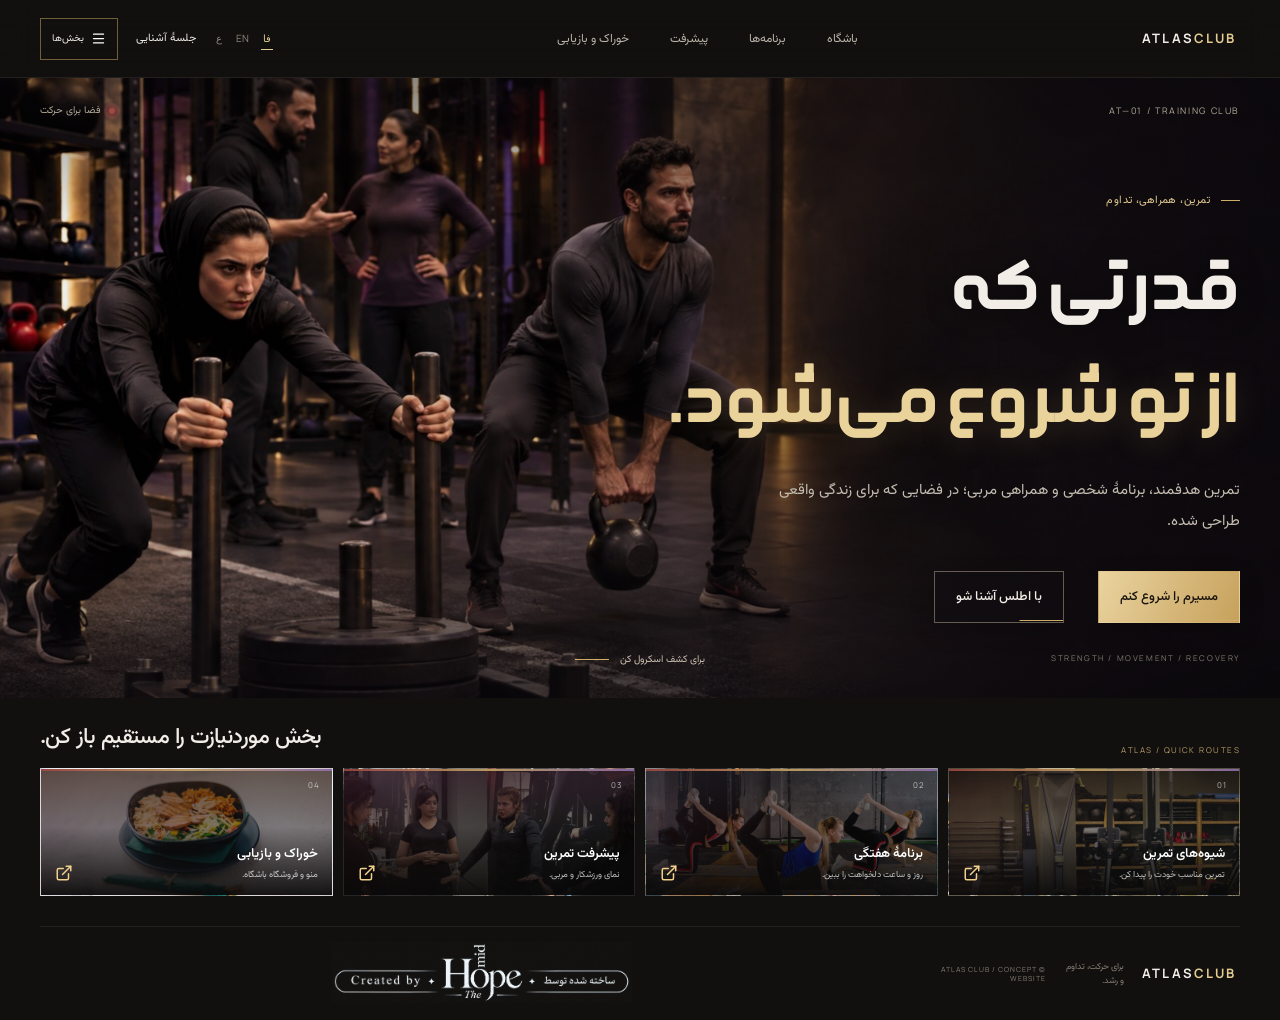
==== commit f41466a1: "Publish ATLAS CLUB update" ====
--- a/index.html
+++ b/index.html
@@ -9,7 +9,7 @@
   <link rel="preload" href="assets/fonts/Manrope-wght.ttf" as="font" type="font/ttf" crossorigin>
   <link rel="preload" href="assets/fonts/Nimkat-Medium.ttf" as="font" type="font/ttf" crossorigin>
   <link rel="preload" href="assets/hero/atlas-club-hero.jpg" as="image" fetchpriority="high">
-  <link rel="stylesheet" href="styles.css?v=atlas-ui-20261118-05"><link rel="stylesheet" href="atlas-hero.css?v=atlas-ui-20261118-05"><script defer src="assets/vendor/gsap.min.js"></script><script defer src="app.js?v=atlas-ui-20261118-03"></script>
+  <link rel="stylesheet" href="styles.css?v=atlas-ui-20261118-08"><link rel="stylesheet" href="atlas-hero.css?v=atlas-ui-20261118-08"><script defer src="assets/vendor/gsap.min.js"></script><script defer src="app.js?v=atlas-ui-20261118-03"></script>
 </head>
 <body data-view="home">
   <div class="read-progress" aria-hidden="true"><span id="read-progress"></span></div>
--- a/atlas-hero.css
+++ b/atlas-hero.css
@@ -23,13 +23,22 @@
     linear-gradient(0deg, rgba(10,8,12,.66) 0%, transparent 29%, transparent 76%, rgba(10,8,12,.4) 100%);
 }
 
+/* Keep the headline readable from the first frame; only its position settles. */
+.hero-content { max-width: 780px; animation: atlas-hero-copy .55s cubic-bezier(.22,.72,.24,1) both; }
+.hero-side-note { display: none; }
+
+@keyframes atlas-hero-copy {
+  from { opacity: 1; transform: translateY(12px); }
+  to { opacity: 1; transform: translateY(0); }
+}
+
 html[lang="fa"] .hero h1 {
   max-width: 9.5em;
   margin-block: 24px 18px;
   font-family: "Nimkat", Estedad, Vazirmatn, sans-serif;
-  font-size: clamp(60px, 7.4vw, 104px);
+  font-size: clamp(58px, 6.2vw, 86px);
   font-weight: 500;
-  line-height: 1.48;
+  line-height: 1.42;
   letter-spacing: 0;
   text-wrap: balance;
   text-shadow: 0 3px 28px rgba(0,0,0,.43);
@@ -42,6 +51,30 @@
   font-weight: 500;
   text-shadow: 0 5px 32px rgba(207,173,102,.2);
 }
+
+html[lang="fa"] .editorial-title,
+html[lang="fa"] .closing h2 {
+  font-family: "Nimkat", Estedad, Vazirmatn, sans-serif;
+  font-weight: 500;
+  line-height: 1.48;
+  letter-spacing: 0;
+}
+
+html[lang="fa"] .editorial-title em,
+html[lang="fa"] .closing h2 em {
+  font-family: "Nimkat", Estedad, Vazirmatn, sans-serif;
+  font-weight: 500;
+}
+
+.schedule-section .editorial-title em,
+.fuel-section .editorial-title em {
+  color: #76571f;
+  text-shadow: none;
+}
+
+/* Preserve scroll reveal movement without hiding copy while a route loads. */
+main .reveal { opacity: 1; transform: translateY(8px); }
+main .reveal.is-visible { opacity: 1; transform: none; }
 
 .hero-actions .button {
   min-height: 52px;
@@ -96,4 +129,6 @@
 
 @media (prefers-reduced-motion: reduce) {
   .hero-photo { animation: none !important; transform: none !important; }
+  .hero-content { animation: none !important; }
+  main .reveal { transform: none !important; }
 }
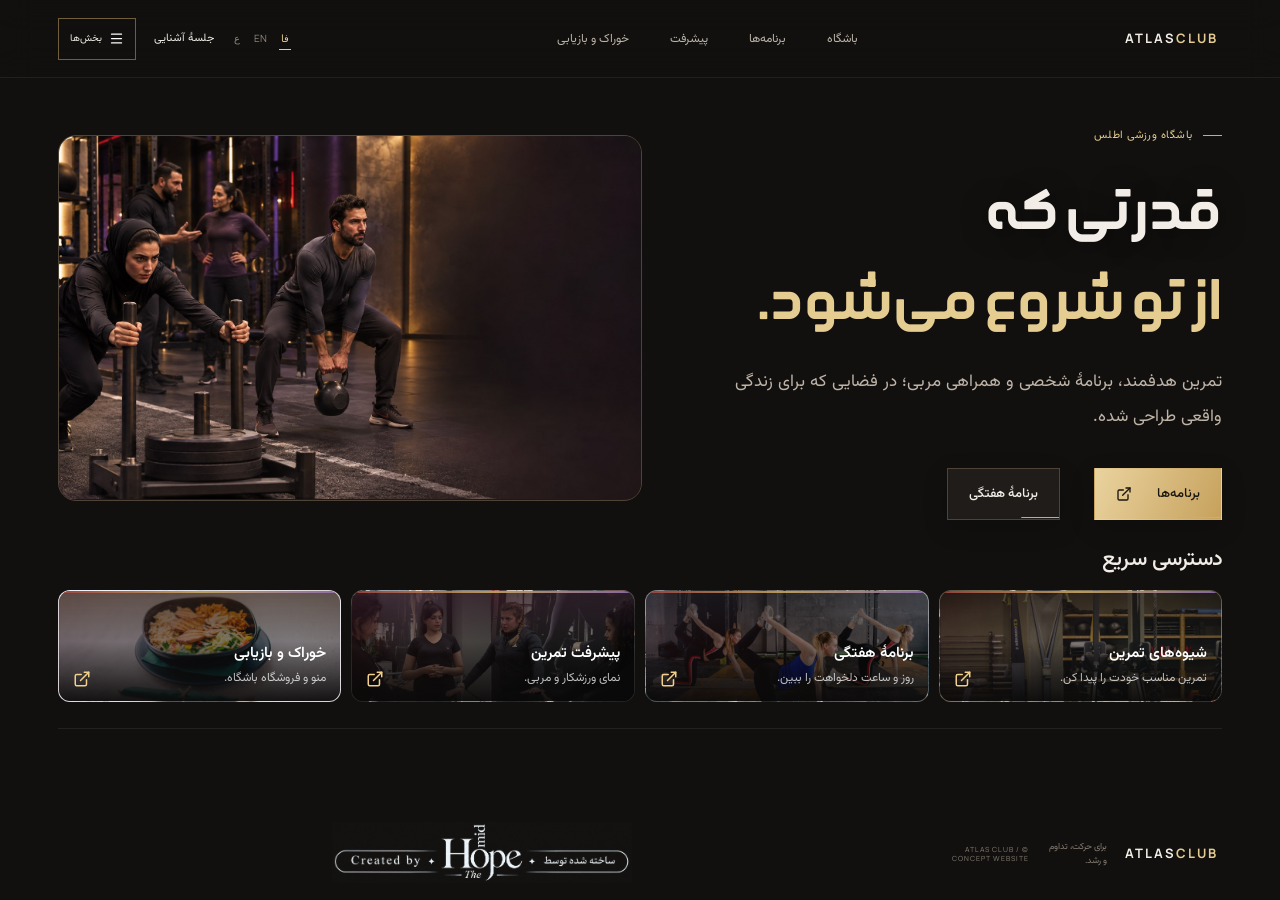
==== commit cc73755d: "Publish ATLAS CLUB update" ====
--- a/index.html
+++ b/index.html
@@ -3,13 +3,18 @@
 <head>
   <meta charset="utf-8"><meta name="viewport" content="width=device-width, initial-scale=1">
   <meta name="theme-color" content="#11100f">
+  <script>
+    try {
+      if (localStorage.getItem("atlas-theme") === "light") document.documentElement.dataset.theme = "light";
+    } catch {}
+  </script>
   <meta name="description" content="ATLAS CLUB — تمرین، همراهی مربی و مسیر پیشرفت در یک تجربهٔ باشگاهی.">
   <title>ATLAS CLUB — باشگاه تمرین و تندرستی</title>
   <link rel="preload" href="assets/fonts/Vazirmatn-wght.ttf" as="font" type="font/ttf" crossorigin>
   <link rel="preload" href="assets/fonts/Manrope-wght.ttf" as="font" type="font/ttf" crossorigin>
   <link rel="preload" href="assets/fonts/Nimkat-Medium.ttf" as="font" type="font/ttf" crossorigin>
   <link rel="preload" href="assets/hero/atlas-club-hero.jpg" as="image" fetchpriority="high">
-  <link rel="stylesheet" href="styles.css?v=atlas-ui-20261118-08"><link rel="stylesheet" href="atlas-hero.css?v=atlas-ui-20261118-08"><script defer src="assets/vendor/gsap.min.js"></script><script defer src="app.js?v=atlas-ui-20261118-03"></script>
+  <link rel="stylesheet" href="styles.css?v=atlas-2611"><link rel="stylesheet" href="atlas-hero.css?v=atlas-2611"><script defer src="assets/vendor/gsap.min.js"></script><script defer src="app.js?v=atlas-2611"></script>
 </head>
 <body data-view="home">
   <div class="read-progress" aria-hidden="true"><span id="read-progress"></span></div>
@@ -18,29 +23,29 @@
     <nav class="main-nav" id="main-nav" aria-label="Primary navigation"><a href="#method" data-i18n="nav_method">باشگاه</a><a href="#programs" data-i18n="nav_programs">برنامه‌ها</a><a href="#dashboard" data-i18n="nav_progress">پیشرفت</a><a href="#fuel" data-i18n="nav_fuel">خوراک و بازیابی</a></nav>
     <div class="top-actions"><div class="locale" role="group" aria-label="Language"><button data-lang="fa" aria-pressed="true">فا</button><button data-lang="en" aria-pressed="false">EN</button><button data-lang="ar" aria-pressed="false">ع</button></div><button class="nav-cta" data-open-lead><span data-i18n="nav_cta">جلسهٔ آشنایی</span></button><button class="nav-toggle" id="nav-toggle" aria-label="بخش‌ها" aria-controls="section-menu" aria-expanded="false"><span class="nav-toggle-icon" aria-hidden="true"><img class="menu-art" src="assets/icons/menu.svg" alt=""><img class="close-art" src="assets/icons/x.svg" alt=""></span><span data-i18n="nav_menu">بخش‌ها</span></button></div>
     <nav class="section-menu" id="section-menu" aria-label="بخش‌های تخصصی" hidden>
+      <button class="theme-switch" id="theme-switch" type="button" role="switch" aria-checked="false"><i class="icon theme-icon" aria-hidden="true"></i><span data-i18n="light_theme">حالت روشن</span><span class="switch-track" aria-hidden="true"></span></button>
       <a href="#home" data-i18n="nav_home">صفحهٔ اصلی</a><a href="#method" data-i18n="nav_method">باشگاه</a><a href="#journey" data-i18n="nav_journey">مسیر تمرین</a><a href="#programs" data-i18n="nav_programs">برنامه‌ها</a><a href="#schedule" data-i18n="nav_schedule">برنامهٔ هفتگی</a><a href="#dashboard" data-i18n="nav_progress">پیشرفت</a><a href="#timer" data-i18n="nav_timer">تایمر تمرین</a><a href="#coaches" data-i18n="nav_coaches">مربیان</a><a href="#fuel" data-i18n="nav_fuel">خوراک و بازیابی</a><a href="#join" data-i18n="nav_join">عضویت</a>
     </nav>
   </header>
 
   <main id="home">
     <section class="hero" aria-labelledby="hero-heading">
-      <div class="hero-photo" role="img" aria-label="تصویر اختصاصی باشگاه اطلس؛ گروهی از ورزشکاران با پوشش ورزشی کامل در تمرین گروهی"></div><div class="hero-shade"></div>
-      <div class="hero-topline"><span>AT—01 / TRAINING CLUB</span><span class="hero-status"><i></i><span data-i18n="hero_status">فضا برای حرکت</span></span></div>
       <div class="hero-content">
-        <p class="eyebrow"><span class="eyebrow-mark"></span><span data-i18n="hero_kicker">تمرین، همراهی، تداوم</span></p>
+        <p class="eyebrow"><span class="eyebrow-mark"></span><span data-i18n="club_name">باشگاه ورزشی اطلس</span></p>
         <h1 id="hero-heading" data-i18n="hero_title">قدرتی که<br><em>از تو شروع می‌شود.</em></h1>
         <p class="hero-copy" data-i18n="hero_copy">تمرین هدفمند، برنامهٔ شخصی و همراهی مربی؛ در فضایی که برای زندگی واقعی طراحی شده.</p>
-        <div class="hero-actions"><button class="button button-gold" data-open-lead><span data-i18n="hero_cta">مسیرم را شروع کنم</span></button><a class="button button-quiet" href="#method"><span data-i18n="hero_link">با اطلس آشنا شو</span></a></div>
+        <div class="hero-actions"><a class="button button-gold" href="#programs"><span data-i18n="nav_programs">برنامه‌ها</span><i class="icon icon-next" aria-hidden="true"></i></a><a class="button button-quiet" href="#schedule"><span data-i18n="nav_schedule">برنامهٔ هفتگی</span></a></div>
       </div>
-      <div class="hero-side-note"><span>01</span><span class="side-rule"></span><span data-i18n="hero_side">یک قدم، بعد قدم بعدی.</span></div>
-      <div class="hero-index">STRENGTH / MOVEMENT / RECOVERY</div>
-      <a class="hero-scroll" href="#method"><span data-i18n="scroll_discover">برای کشف اسکرول کن</span><i></i></a>
+      <div class="hero-film">
+        <video id="training-film" muted loop playsinline preload="none" poster="assets/hero/atlas-club-hero.jpg" data-src="assets/hero/training.mp4" aria-hidden="true"></video>
+        <button class="film-control" id="film-control" type="button" hidden><i class="icon film-icon" aria-hidden="true"></i><span></span></button>
+      </div>
     </section>
 
     <div class="ticker" aria-hidden="true"><div class="ticker-track"><span>MOVE WITH PURPOSE</span><span data-i18n="ticker_a">تمرین با هدف</span><span>RECOVER WITH CARE</span><span data-i18n="ticker_b">پیشرفت در ریتم تو</span><span>MOVE WITH PURPOSE</span><span data-i18n="ticker_a">تمرین با هدف</span><span>RECOVER WITH CARE</span></div></div>
 
     <section class="home-access section-wrap" id="home-access" aria-labelledby="home-access-title">
-      <div class="home-access-heading"><span class="home-access-kicker">ATLAS / QUICK ROUTES</span><h2 id="home-access-title" data-i18n="access_title">بخش موردنیازت را مستقیم باز کن.</h2></div>
+      <div class="home-access-heading"><h2 id="home-access-title" data-i18n="access_title">دسترسی سریع</h2></div>
       <div class="home-access-grid">
         <a class="home-access-card access-training" href="#programs"><span class="access-number">01</span><span class="access-copy"><strong data-i18n="access_training">شیوه‌های تمرین</strong><small data-i18n="access_training_copy">تمرین مناسب خودت را پیدا کن.</small></span><i class="icon icon-external-link access-arrow" aria-hidden="true"></i></a>
         <a class="home-access-card access-schedule" href="#schedule"><span class="access-number">02</span><span class="access-copy"><strong data-i18n="access_schedule">برنامهٔ هفتگی</strong><small data-i18n="access_schedule_copy">روز و ساعت دلخواهت را ببین.</small></span><i class="icon icon-external-link access-arrow" aria-hidden="true"></i></a>
@@ -90,7 +95,7 @@
     <section class="dashboard-section section-wrap" id="dashboard">
       <div class="section-head"><span class="section-no">05</span><span class="section-kicker" data-i18n="dashboard_kicker">اتاق کنترل تمرین</span><span class="section-rule"></span><span class="section-english">ATLAS / PULSE</span></div>
       <div class="dashboard-heading"><div><h2 class="editorial-title reveal" data-i18n="dashboard_title">داده برای فهمیدن،<br><em>نه برای قضاوت.</em></h2><p class="dashboard-description reveal" data-i18n="dashboard_copy">نمای نمونهٔ پنل ورزشکار و مربی. داده‌ها ساختگی و صرفاً نمایشی‌اند تا جریان کار را ببینی.</p></div><div class="dashboard-switch reveal" role="group" aria-label="Choose dashboard view"><button class="is-active" data-role="athlete" data-i18n="role_athlete">ورزشکار</button><button data-role="coach" data-i18n="role_coach">مربی</button></div></div>
-      <div class="timer-feature reveal"><div class="timer-feature-copy"><span class="timer-source-mark">ANIMORIO / TRAINING TIMER</span><h3 data-i18n="timer_title">استراحت را ثبت کن.<br><em>تمرین را ادامه بده.</em></h3><p data-i18n="timer_copy">تایمر ست و استراحت برگرفته از نمونهٔ اصلی Animorio؛ با ثبت ست، زمان استراحت و حجم تمرین را دنبال کن.</p></div><iframe class="timer-frame" title="Interactive workout rest timer from Animorio" src="assets/animorio/gym-rest-timer/index.html" loading="lazy" data-atlas-timer></iframe></div>
+      <div class="timer-feature reveal" id="timer"><div class="timer-feature-copy"><span class="timer-source-mark">ANIMORIO / TRAINING TIMER</span><h3 data-i18n="timer_title">استراحت را ثبت کن.<br><em>تمرین را ادامه بده.</em></h3><p data-i18n="timer_copy">تایمر ست و استراحت برگرفته از نمونهٔ اصلی Animorio؛ با ثبت ست، زمان استراحت و حجم تمرین را دنبال کن.</p></div><iframe class="timer-frame" title="Interactive workout rest timer from Animorio" src="assets/animorio/gym-rest-timer/index.html" loading="lazy" data-atlas-timer></iframe></div>
       <div class="pulse-app reveal"><div class="pulse-top"><div class="pulse-logo"><span></span><b>ATLAS / PULSE</b><small data-i18n="demo_badge">دادهٔ نمونه</small></div><span class="pulse-profile"><i class="profile-dot">A</i><span data-i18n="demo_profile">حساب نمایشی</span></span></div>
         <div class="pulse-body"><aside class="pulse-rail"><span class="rail-selected"><i class="icon icon-house"></i></span><span><i class="icon icon-chart"></i></span><span><i class="icon icon-calendar"></i></span><span><i class="icon icon-users"></i></span></aside>
           <div class="pulse-content"><div class="pulse-greeting"><div><span class="micro-label" id="pulse-view-label" data-i18n="athlete_view">نمای ورزشکار</span><h3 id="pulse-greeting" data-i18n="pulse_greeting_athlete">امروز چطور پیش می‌رویم؟</h3></div><div class="period-switch" role="group" aria-label="Activity period"><button class="is-active" data-period="week" data-i18n="period_week">هفته</button><button data-period="month" data-i18n="period_month">ماه</button></div></div>
--- a/styles.css
+++ b/styles.css
@@ -60,10 +60,10 @@
 .reveal{transition:opacity .8s var(--ease),transform .8s var(--ease),filter .8s var(--ease);filter:blur(3px)}.reveal.is-visible{filter:none}.program-photo,.coach-photo,.fuel-image{transition:filter .8s var(--ease),background-position 1s var(--ease)}.program-card:hover .program-photo{filter:saturate(1.18) contrast(1.03)}.program-card:nth-child(2) .program-mark{color:var(--blue)}.program-card:nth-child(3) .program-mark{color:var(--red)}
 @media(max-width:760px){.chapter-nav{inset-inline-end:8px;top:50%;gap:0}.chapter-nav-label{display:none}.chapter-nav-track{gap:5px;padding:7px 5px}.chapter-nav-stop{width:15px;height:10px}.chapter-nav-stop[aria-current="location"]{width:23px}.chapter-seam{inset-block-start:-52px;height:115px}}
 @media(prefers-reduced-motion:reduce){.chapter-seam{display:none!important}.reveal{filter:none!important}}
-/* Keep the program photography focused on spaces and equipment, not exposed bodies. */
-.mobility-photo{background-image:linear-gradient(0deg,rgba(12,11,10,.62),transparent 55%),url('assets/pexels/hero.jpeg');background-size:100% 100%,cover;background-position:center,62% center}
+/* Keep the program photography focused on the class and equipment. */
+.mobility-photo{background-image:linear-gradient(0deg,rgba(12,11,10,.62),transparent 55%),url('assets/pexels/mobility.jpeg');background-size:100% 100%,cover;background-position:center,center}
 .group-photo{background-image:linear-gradient(0deg,rgba(12,11,10,.62),transparent 55%),url('assets/pexels/strength.jpeg');background-size:100% 100%,cover;background-position:center,76% center}
-.coach-photo{background-image:url('assets/pexels/hero.jpeg');background-position:center 62%}
+.coach-photo{background-image:url('assets/pexels/coach.jpeg');background-size:cover;background-position:center 42%}
 
 /* Restore the original charcoal / gold / red / brown identity and add purple as a supporting jewel. */
 :root{--bg:#11100f;--bg-soft:#191715;--panel:#201d1a;--ink:#171512;--paper:#e9e1d4;--paper-2:#d9cbb5;--cream:#f2eee7;--muted:#9e968a;--gold:#cfad66;--gold-light:#e5cc91;--red:#a44642;--plum:#795b80;--brown:#6a4b38;--purple:#9672b7;--blue:#6379a1;--rule:rgba(239,229,211,.17);color-scheme:dark;scrollbar-color:var(--gold) var(--bg-soft)}
--- a/atlas-hero.css
+++ b/atlas-hero.css
@@ -132,3 +132,88 @@
   .hero-content { animation: none !important; }
   main .reveal { transform: none !important; }
 }
+/* Atlas layout, color and motion refresh */
+:root { --gutter: clamp(18px, 4.5vw, 72px); --surface: #201c19; --menu: #211d1a; --secondary: #bfb4a7; --edge: #4e4337; --focus: #dbb870; }
+html[data-theme="light"] { color-scheme: light; --bg:#f8f4ed; --bg-soft:#efe8df; --cream:#231b19; --muted:#615449; --gold:#79501c; --gold-light:#74431e; --rule:#d9cbc0; --surface:#fffaf4; --menu:#fffbf6; --secondary:#5d5048; --edge:#ded0c3; --focus:#79508e; }
+body { min-height:100svh; display:flex; flex-direction:column; }
+.section-wrap { width:min(var(--content),calc(100% - 2 * var(--gutter))); }
+.topbar { padding-inline:max(var(--gutter),calc((100% - var(--content))/2)); }
+.footer { margin-top:auto; }
+:where(a,button,input,select):focus-visible { outline:2px solid var(--focus); outline-offset:3px; }
+.section-menu { background:var(--menu); border-color:var(--edge); border-radius:16px; }
+.section-menu a { color:var(--cream); border-color:var(--edge); border-radius:8px; font-size:13px; }
+.section-menu a:hover,.section-menu a[aria-current="page"] { color:var(--gold-light); }
+.theme-switch { grid-column:1/-1; min-height:46px; display:flex; align-items:center; gap:12px; padding:8px 12px; border:1px solid var(--edge); border-radius:8px; background:var(--bg-soft); text-align:start; }
+.theme-icon { width:20px; height:20px; mask-image:url('assets/icons/sun.svg'); color:var(--gold-light); }
+.switch-track { margin-inline-start:auto; width:38px; height:22px; border-radius:20px; background:var(--edge); position:relative; }
+.switch-track::after { content:""; position:absolute; top:3px; inset-inline-start:3px; width:16px; height:16px; background:white; border-radius:50%; transition:inset-inline-start .2s; }
+.theme-switch[aria-checked="true"] .switch-track { background:var(--gold); }
+.theme-switch[aria-checked="true"] .switch-track::after { inset-inline-start:19px; }
+body[data-view="home"] .hero { height:auto; min-height:0; width:min(var(--content),calc(100% - 2 * var(--gutter))); margin:clamp(24px,4vw,56px) auto 0; padding:0; display:grid; grid-template-columns:minmax(0,.95fr) minmax(0,1.05fr); align-items:center; gap:clamp(24px,5vw,80px); overflow:visible; }
+.hero-content { padding:0; }
+body[data-view="home"] .hero h1 { font-size:clamp(38px,5vw,76px); line-height:1.4; max-width:none; }
+html[lang="fa"] .hero h1 em { display:inline; color:var(--gold-light); text-shadow:none; }
+body .hero h1 { text-shadow:none; }
+.hero .hero-copy { color:var(--secondary); font-size:clamp(14px,1.4vw,17px); }
+.hero-actions { flex-wrap:wrap; }
+.hero-actions .button-quiet { color:var(--cream); background:var(--surface); border-color:var(--edge); }
+.icon-next { mask-image:url('assets/icons/external-link.svg'); width:16px; height:16px; }
+.hero-film { position:relative; aspect-ratio: 5/4; overflow:hidden; border:1px solid var(--edge); border-radius:18px; background:#201813; }
+.hero-film video { width:100%; height:100%; object-fit:cover; object-position:60% center; display:block; }
+.film-control { position:absolute; inset-inline-end:12px; bottom:12px; display:flex; align-items:center; gap:8px; min-height:44px; padding-inline:12px; border:1px solid #ffffff60; border-radius:8px; background:#15100ee8; color:white; font-size:12px; }
+.film-control[hidden] { display:none; }
+.film-icon { width:15px; height:15px; mask-image:url('assets/icons/play.svg'); }
+.film-control[data-playing="true"] .film-icon { mask-image:none; background:none; border-inline:4px solid currentColor; width:11px; }
+.home-access { padding:clamp(28px,4vw,54px) 0; }
+.home-access-card { border-radius:12px; min-height:140px; }
+.access-copy strong { font-size:15px; }
+.access-copy small { font-size:12px; }
+.access-number { display:none; }
+.program-grid,.fuel-grid,.membership-grid { align-items:stretch; }
+.program-card,.program-card:nth-child(2),.program-card:nth-child(3) { margin-top:0; }
+.program-card,.fuel-card,.membership-card,.pulse-app,.timer-feature,.journey-card,.coach-visual { border-radius:14px; overflow:hidden; }
+.program-photo,.coach-photo { background-size:cover; }
+main .reveal { opacity:1; filter:none; transform:none; }
+main .reveal.is-visible { animation:section-arrive .58s var(--ease) both; }
+@keyframes section-arrive { from { transform:translateY(13px); opacity:.75; } }
+@keyframes photo-open { from {clip-path:inset(0 15% round 12px);scale:1.035;} to {clip-path:inset(0);scale:1;} }
+.is-visible [data-scroll-photo], [data-scroll-photo].is-visible { animation:photo-open .8s var(--ease) both; }
+@keyframes route-arrive { from { translate:0 16px; opacity:.65; } }
+.route-arrive { animation:route-arrive .46s var(--ease) both; }
+html[data-theme="light"] :is(.topbar,.program-card,.pulse-app,.pulse-metric,.activity-card,.next-session,.journey-card,.membership-card,.timer-feature) { background:var(--surface); border-color:var(--edge); }
+html[data-theme="light"] :is(.nav-toggle-icon img,.maker-mark svg) { filter:none; }
+html[data-theme="light"] .maker-mark { mix-blend-mode:normal; }
+html[data-theme="light"] :is(.principle p,.membership-card p,.membership-card>button,.program-detail p,.coach-copy>p,.dashboard-description,.timer-feature-copy p,.pulse-profile,.pulse-rail>span,.pulse-metric>span,.pulse-metric>small,.pulse-metric>strong small,.activity-head,.chart-legend,.next-session>p,.sample-note,.graph-x,.graph-y,.route-copy p,.route-state,.route-foot,.route-count-label,.journey-step p,.section-english,.footer,.footer-meta,.period-switch button) { color:var(--secondary); }
+html[data-theme="light"] :is(.pulse-metric>strong,.role-switch button,.outline-small) { color:var(--cream); }
+html[data-theme="light"] :is(.period-switch button.is-active,.route-node) { background:var(--bg-soft); color:var(--gold-light); }
+html[data-theme="light"] :is(.pulse-rail,.period-switch,.role-switch,.pulse-side,.pulse-main,.pulse-top,.pulse-metric,.activity-card,.next-session) { border-color:var(--edge); }
+@media(max-width:760px) {
+  body[data-view="home"] .hero { grid-template-columns:1fr; }
+  body[data-view="home"] .hero h1 { font-size:clamp(35px,9vw,57px); }
+  .hero-film { aspect-ratio: 16/10; }
+  .program-grid,.fuel-grid,.membership-grid { display:grid; grid-template-columns:minmax(0,1fr); overflow:visible; padding:0; gap:20px; }
+  .home-access-card { padding:12px; min-height:114px; gap:5px; }
+  .topbar { padding-inline:var(--gutter); }
+  .top-actions { gap:6px; }
+}
+@media(max-width:350px) { .home-access-grid { grid-template-columns:1fr; } }
+@media(prefers-reduced-motion:reduce) {
+  main .reveal.is-visible,.route-arrive,.is-visible [data-scroll-photo],[data-scroll-photo].is-visible { animation:none; }
+}
+/* Keep the main actions within easy reach, including on short screens. */
+body[data-view="home"] .hero { margin-top:clamp(16px,3vw,38px); gap:clamp(16px,4vw,60px); }
+.hero-film { aspect-ratio: 16/10; max-height:48svh; }
+.home-access { padding-block:22px 26px; }
+.home-access-card { min-height:112px; }
+main > section:not(.hero):not(.home-access) { padding-block:clamp(24px,4vw,54px); }
+main > :is(#programs,#schedule,#dashboard,#fuel,#join) :is(.program-intro,.schedule-heading,.dashboard-heading,.fuel-heading,.membership-top) { margin-top:clamp(12px,2vw,26px); }
+main :is(.program-grid,.fuel-grid,.membership-grid,.pulse-app,.coach-layout,.journey-layout) { margin-top:clamp(18px,3vw,36px); }
+.section-head .section-english,.section-head .section-no { display:none; }
+@media(max-width:760px) {
+  body[data-view="home"] .hero h1 { margin-block:8px; }
+  .hero-film { max-height: min(32svh,240px); }
+  .hero .hero-copy { margin-block:8px 12px; }
+  .home-access-card { min-height:85px; }
+  .access-copy small { display:none; }
+  .program-photo { height:clamp(150px,42vw,230px); }
+}
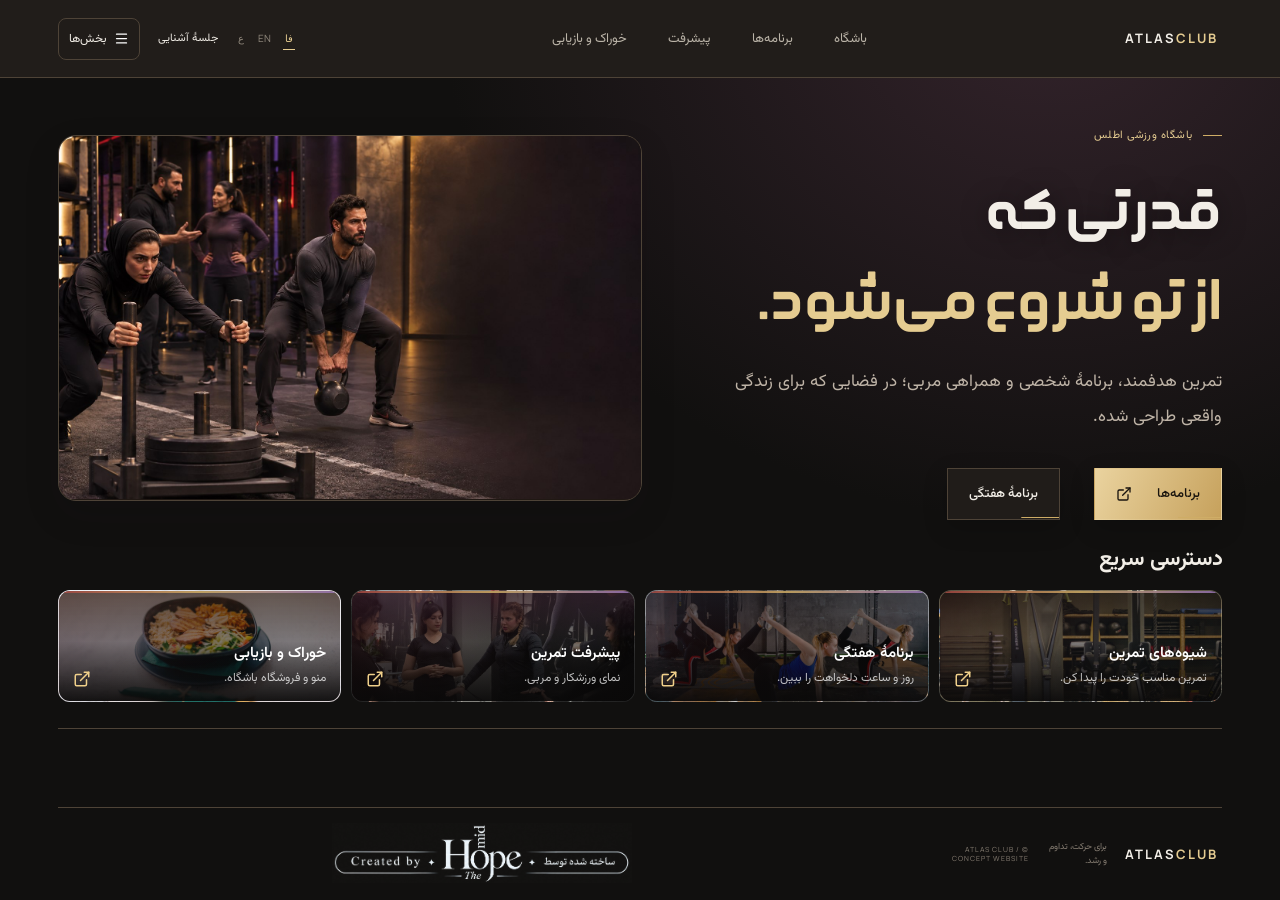
==== commit f22de57c: "Publish ATLAS CLUB update" ====
--- a/index.html
+++ b/index.html
@@ -14,7 +14,7 @@
   <link rel="preload" href="assets/fonts/Manrope-wght.ttf" as="font" type="font/ttf" crossorigin>
   <link rel="preload" href="assets/fonts/Nimkat-Medium.ttf" as="font" type="font/ttf" crossorigin>
   <link rel="preload" href="assets/hero/atlas-club-hero.jpg" as="image" fetchpriority="high">
-  <link rel="stylesheet" href="styles.css?v=atlas-2611"><link rel="stylesheet" href="atlas-hero.css?v=atlas-2611"><script defer src="assets/vendor/gsap.min.js"></script><script defer src="app.js?v=atlas-2611"></script>
+  <link rel="stylesheet" href="styles.css?v=atlas-hero-loop"><link rel="stylesheet" href="atlas-hero.css?v=atlas-hero-loop"><script defer src="assets/vendor/gsap.min.js"></script><script defer src="app.js?v=atlas-hero-loop"></script>
 </head>
 <body data-view="home">
   <div class="read-progress" aria-hidden="true"><span id="read-progress"></span></div>
@@ -37,8 +37,7 @@
         <div class="hero-actions"><a class="button button-gold" href="#programs"><span data-i18n="nav_programs">برنامه‌ها</span><i class="icon icon-next" aria-hidden="true"></i></a><a class="button button-quiet" href="#schedule"><span data-i18n="nav_schedule">برنامهٔ هفتگی</span></a></div>
       </div>
       <div class="hero-film">
-        <video id="training-film" muted loop playsinline preload="none" poster="assets/hero/atlas-club-hero.jpg" data-src="assets/hero/training.mp4" aria-hidden="true"></video>
-        <button class="film-control" id="film-control" type="button" hidden><i class="icon film-icon" aria-hidden="true"></i><span></span></button>
+        <video id="training-film" muted loop playsinline preload="none" poster="assets/hero/atlas-club-hero.jpg" data-src="assets/hero/training-loop.mp4" aria-hidden="true"></video>
       </div>
     </section>
 
--- a/atlas-hero.css
+++ b/atlas-hero.css
@@ -160,10 +160,6 @@
 .icon-next { mask-image:url('assets/icons/external-link.svg'); width:16px; height:16px; }
 .hero-film { position:relative; aspect-ratio: 5/4; overflow:hidden; border:1px solid var(--edge); border-radius:18px; background:#201813; }
 .hero-film video { width:100%; height:100%; object-fit:cover; object-position:60% center; display:block; }
-.film-control { position:absolute; inset-inline-end:12px; bottom:12px; display:flex; align-items:center; gap:8px; min-height:44px; padding-inline:12px; border:1px solid #ffffff60; border-radius:8px; background:#15100ee8; color:white; font-size:12px; }
-.film-control[hidden] { display:none; }
-.film-icon { width:15px; height:15px; mask-image:url('assets/icons/play.svg'); }
-.film-control[data-playing="true"] .film-icon { mask-image:none; background:none; border-inline:4px solid currentColor; width:11px; }
 .home-access { padding:clamp(28px,4vw,54px) 0; }
 .home-access-card { border-radius:12px; min-height:140px; }
 .access-copy strong { font-size:15px; }
@@ -217,3 +213,29 @@
   .access-copy small { display:none; }
   .program-photo { height:clamp(150px,42vw,230px); }
 }
+/* Warm surfaces, clearer navigation and restrained accents in both themes. */
+body {
+  background: radial-gradient(ellipse at 82% 0%, #33232b 0, transparent 38rem), var(--bg);
+}
+html[data-theme="light"] body {
+  background: radial-gradient(ellipse at 82% 0%, #efdfd7 0, transparent 38rem), var(--bg);
+}
+header.topbar {
+  background: var(--menu);
+  border-bottom: 1px solid var(--edge);
+}
+.main-nav a { font-size: 13px; padding-block: 10px; }
+.main-nav a[aria-current="page"] { font-weight: 700; }
+.nav-toggle { background: var(--surface); border: 1px solid var(--edge); border-radius: 8px; font-size: 12px; }
+.nav-toggle:hover, .theme-switch:hover { border-color: var(--gold); }
+.read-progress { height: 3px; }
+.read-progress span { background: linear-gradient(90deg, var(--purple), var(--gold), var(--red)); }
+.hero-film { box-shadow: 0 14px 35px #17101322; }
+.home-access { border-bottom-color: var(--edge); }
+.home-access-heading h2 { font-weight: 650; }
+.footer { border-top: 1px solid var(--edge); }
+html[data-theme="light"] { scrollbar-color: #9c765b var(--bg-soft); }
+@media (max-width: 760px) {
+  .section-menu { inset-inline: var(--gutter); }
+  .section-menu a { line-height: 1.5; }
+}
